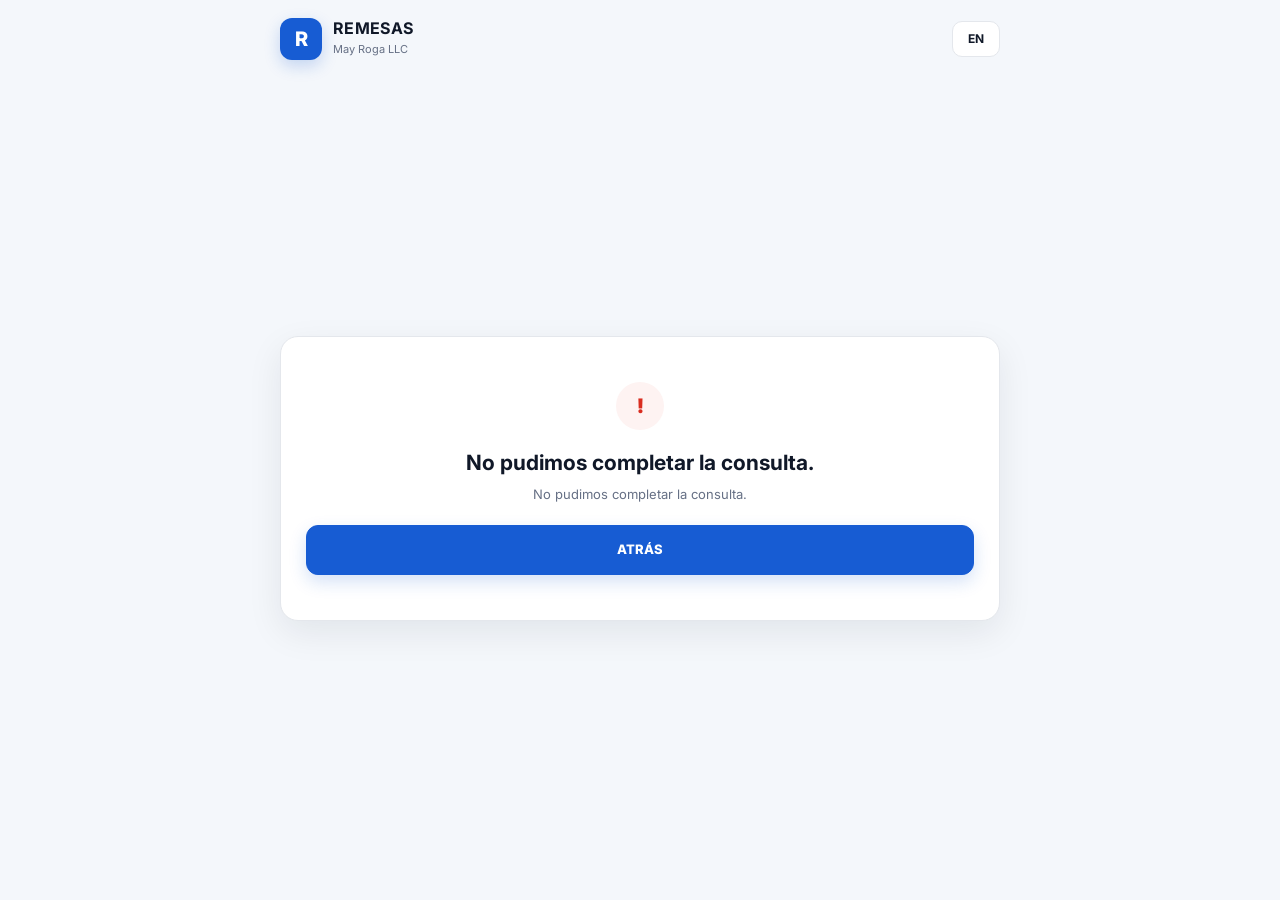
==== static/index.html @ e23869f6 "Update HTML structure and meta tags" ====
<!DOCTYPE html>
<html lang="es">
<head>
<meta charset="UTF-8">
<meta name="viewport" content="width=device-width,initial-scale=1.0,maximum-scale=1.0,user-scalable=no">
<meta name="theme-color" content="#0b1220">
<meta name="description" content="REMESAS — asistencia sencilla para enviar dinero y entender tus opciones.">
<title>REMESAS | May Roga LLC</title>
<link rel="preconnect" href="https://fonts.googleapis.com">
<link rel="preconnect" href="https://fonts.gstatic.com" crossorigin>
<link href="https://fonts.googleapis.com/css2?family=Inter:wght@400;500;600;700;800&display=swap" rel="stylesheet">
<link rel="stylesheet" href="/static/style.css">
</head>
<body>
<div id="app">
 <div class="initial-loader">
  <div class="loader large"></div>
  <p>Cargando...</p>
 </div>
</div>

<noscript>
 <div style="max-width:600px;margin:40px auto;padding:25px;font-family:Arial,sans-serif;text-align:center">
  <h2>REMESAS</h2>
  <p>Esta aplicación necesita JavaScript para funcionar.</p>
 </div>
</noscript>

<script src="/static/app.js" defer></script>
</body>
</html>
---- static/style.css ----
:root{--bg:#f4f7fb;--card:#fff;--text:#101828;--muted:#667085;--line:#e4e7ec;--primary:#175cd3;--primary-dark:#1249a6;--primary-soft:#eff4ff;--success:#039855;--success-soft:#ecfdf3;--warning:#b54708;--warning-soft:#fffaeb;--danger:#d92d20;--danger-soft:#fef3f2;--shadow:0 12px 35px rgba(16,24,40,.08);--radius:18px;--max:760px}
*{box-sizing:border-box;margin:0;padding:0}
html{min-height:100%;scroll-behavior:smooth}
body{min-height:100vh;background:var(--bg);color:var(--text);font-family:Inter,ui-sans-serif,system-ui,-apple-system,BlinkMacSystemFont,"Segoe UI",sans-serif;line-height:1.5}
button,input,select,textarea{font:inherit}
button{cursor:pointer}
a{color:inherit}
#app{min-height:100vh}
.topbar{width:100%;max-width:var(--max);margin:auto;padding:18px 20px;display:flex;align-items:center;justify-content:space-between;gap:16px}
.brand{display:flex;align-items:center;gap:11px}
.brand-mark{width:42px;height:42px;border-radius:12px;display:flex;align-items:center;justify-content:center;background:var(--primary);color:#fff;font-size:20px;font-weight:800;box-shadow:0 6px 16px rgba(23,92,211,.22)}
.brand strong{display:block;font-size:16px;line-height:1.1;letter-spacing:.02em}
.brand span{display:block;margin-top:3px;color:var(--muted);font-size:11px}
.language-btn{border:1px solid var(--line);background:#fff;color:var(--text);border-radius:10px;min-width:48px;padding:8px 11px;font-size:12px;font-weight:700}
.language-btn:hover{border-color:var(--primary);color:var(--primary)}
.nav-tabs{width:100%;max-width:var(--max);margin:auto;padding:0 14px 10px;display:flex;gap:6px;overflow-x:auto;scrollbar-width:none}
.nav-tabs::-webkit-scrollbar{display:none}
.nav-tabs button{flex:0 0 auto;border:1px solid var(--line);background:#fff;color:#475467;border-radius:10px;padding:8px 10px;font-size:10px;font-weight:800;white-space:nowrap}
.nav-tabs button.active{background:var(--primary-soft);border-color:var(--primary);color:var(--primary)}
.shell{width:100%;max-width:var(--max);margin:auto;padding:20px 20px 40px}
.centered{min-height:calc(100vh - 90px);display:flex;flex-direction:column;justify-content:center}
.hero{text-align:center;padding:30px 10px 24px}
.home-hero{padding-top:22px}
.hero-badge{display:inline-flex;align-items:center;gap:5px;color:var(--primary);background:var(--primary-soft);border-radius:999px;padding:6px 11px;font-size:10px;font-weight:800;letter-spacing:.05em}
.hero h1{margin-top:14px;font-size:clamp(28px,6vw,42px);line-height:1.08;letter-spacing:-.035em}
.hero p{max-width:570px;margin:12px auto 0;color:var(--muted);font-size:15px}
.results-head{padding:20px 0 22px}
.results-head h1{margin-top:10px;font-size:30px;line-height:1.12;letter-spacing:-.03em}
.results-head p{margin-top:7px;color:var(--muted);font-size:14px}
.main-card,.review-card,.loading-card,.error-card,.money-summary,.dashboard-card,.balance-strip,.recommend-card{background:var(--card);border:1px solid var(--line);border-radius:var(--radius);box-shadow:var(--shadow)}
.main-card{padding:28px}
.home-actions h2{font-size:22px}
.home-actions p{margin:7px 0 18px;color:var(--muted);font-size:13px}
.dashboard-grid{display:grid;grid-template-columns:1fr 1fr;gap:12px;margin-bottom:15px}
.dashboard-card{padding:19px}
.dashboard-card small{display:block;color:var(--muted);font-size:10px;font-weight:750;text-transform:uppercase}
.dashboard-card strong{display:block;margin-top:5px;font-size:24px;line-height:1.2}
.dashboard-card span{display:block;margin-top:6px;color:var(--muted);font-size:11px}
.dashboard-card.main-money{border-color:#c7d7fe;background:var(--primary-soft)}
.dash-icon{font-size:20px!important;margin-bottom:5px}
.field{margin-bottom:22px}
.field label{display:block;margin-bottom:8px;font-size:13px;font-weight:750;color:#344054}
.amount-wrap{display:flex;align-items:center;border:1px solid var(--line);background:#fff;border-radius:13px;overflow:hidden}
.amount-wrap:focus-within{border-color:var(--primary);box-shadow:0 0 0 3px rgba(23,92,211,.1)}
.amount-wrap span{padding-left:15px;color:var(--muted);font-size:19px;font-weight:700}
.amount-wrap input{width:100%;border:0;outline:0;padding:14px 15px 14px 8px;font-size:19px;font-weight:650;color:var(--text);background:transparent}
input::placeholder,textarea::placeholder{color:#98a2b3}
select,textarea,.text-input{width:100%;border:1px solid var(--line);background:#fff;color:var(--text);border-radius:13px;outline:0}
select{min-height:50px;padding:12px 14px}
textarea{min-height:95px;padding:13px 14px;resize:vertical}
.text-input{min-height:50px;padding:12px 14px}
select:focus,textarea:focus,.text-input:focus{border-color:var(--primary);box-shadow:0 0 0 3px rgba(23,92,211,.1)}
.pay-grid{display:grid;grid-template-columns:repeat(2,1fr);gap:9px}
.pay-btn{min-height:50px;padding:10px;border:1px solid var(--line);border-radius:12px;background:#fff;color:#344054;font-size:11px;font-weight:800}
.pay-btn.active{border-color:var(--primary);background:var(--primary-soft);color:var(--primary);box-shadow:0 0 0 1px var(--primary)}
.need-grid{display:grid;grid-template-columns:repeat(2,1fr);gap:8px}
.check-card{display:flex;align-items:center;gap:7px;min-height:48px;padding:9px 10px;border:1px solid var(--line);border-radius:11px;background:#fff;color:#344054;font-size:11px;font-weight:700}
.check-card input{accent-color:var(--primary)}
.check-card span{font-size:17px}
.priority-grid{display:grid;grid-template-columns:repeat(2,minmax(0,1fr));gap:9px}
.priority-btn{min-height:49px;padding:10px 9px;border:1px solid var(--line);border-radius:12px;background:#fff;color:#344054;font-size:11px;font-weight:750}
.priority-btn.active{border-color:var(--primary);background:var(--primary-soft);color:var(--primary);box-shadow:0 0 0 1px var(--primary)}
.primary-btn,.secondary-btn{width:100%;min-height:50px;border-radius:12px;padding:12px 18px;font-weight:800;font-size:13px;transition:.18s ease;text-decoration:none;display:flex;align-items:center;justify-content:center;text-align:center}
.primary-btn{border:1px solid var(--primary);background:var(--primary);color:#fff;box-shadow:0 7px 17px rgba(23,92,211,.18)}
.primary-btn:hover{background:var(--primary-dark);border-color:var(--primary-dark);transform:translateY(-1px)}
.secondary-btn{margin-top:10px;border:1px solid var(--line);background:#fff;color:#344054}
.secondary-btn:hover{border-color:#98a2b3;background:#f9fafb}
.money-summary{margin-top:15px;padding:20px}
.summary-label{font-size:10px;font-weight:850;color:var(--primary);letter-spacing:.06em}
.summary-main{display:grid;grid-template-columns:1fr 1fr 1fr;gap:10px;margin-top:14px}
.summary-main div{padding:12px;border:1px solid var(--line);border-radius:11px}
.summary-main small{display:block;color:var(--muted);font-size:9px}
.summary-main strong{display:block;margin-top:4px;font-size:18px}
.summary-main span{display:block;color:var(--muted);font-size:9px}
.summary-note{margin:14px 0;color:var(--muted);font-size:12px}
.balance-strip{display:grid;grid-template-columns:auto 1fr auto;align-items:center;gap:12px;margin-bottom:14px;padding:14px 16px}
.balance-strip span{font-size:11px;color:var(--muted)}
.balance-strip strong{font-size:20px;color:var(--primary)}
.balance-strip small{font-size:10px;color:var(--muted)}
.send-impact{margin:-5px 0 21px;padding:13px 14px;border-radius:12px;border:1px solid var(--line);display:flex;flex-direction:column;gap:3px;font-size:12px}
.send-impact.safe{background:var(--success-soft);border-color:#abefc6;color:var(--success)}
.send-impact.warning{background:var(--warning-soft);border-color:#fedf89;color:var(--warning)}
.send-impact.danger{background:var(--danger-soft);border-color:#fecdca;color:var(--danger)}
.results-list{display:grid;gap:15px}
.recommend-card{margin-bottom:15px;padding:18px;border-color:#b2ddff;background:#eff8ff}
.recommend-card>span{color:var(--primary);font-size:10px;font-weight:850}
.recommend-card h2{margin-top:5px;font-size:20px}
.recommend-card p{margin-top:5px;color:#475467;font-size:12px}
.provider-card{background:#fff;border:1px solid var(--line);border-radius:17px;padding:20px;box-shadow:0 8px 25px rgba(16,24,40,.055)}
.provider-card.matched-provider{border-color:#b2ddff}
.provider-top{display:flex;align-items:flex-start;justify-content:space-between;gap:12px}
.provider-top>div{display:flex;align-items:center;gap:10px;min-width:0}
.provider-number{flex:0 0 auto;width:31px;height:31px;border-radius:50%;background:#f2f4f7;color:#475467;display:flex;align-items:center;justify-content:center;font-size:12px;font-weight:800}
.provider-top h2{font-size:18px;line-height:1.2;overflow-wrap:anywhere}
.verified-pill{flex:0 0 auto;color:var(--success);background:var(--success-soft);border-radius:999px;padding:5px 8px;font-size:9px;font-weight:800;white-space:nowrap}
.verified-pill.neutral{color:#667085;background:#f2f4f7}
.provider-main{margin-top:17px}
.receive-box{padding:15px;border-radius:13px;background:#f8fafc;border:1px solid #edf0f4}
.receive-box span{display:block;color:var(--muted);font-size:11px;font-weight:650}
.receive-box strong{display:block;margin-top:3px;color:var(--text);font-size:25px;line-height:1.2}
.details-grid{display:grid;grid-template-columns:repeat(2,minmax(0,1fr));gap:1px;margin-top:12px;overflow:hidden;border:1px solid var(--line);border-radius:12px;background:var(--line)}
.details-grid>div{min-width:0;padding:12px;background:#fff}
.details-grid span{display:block;color:var(--muted);font-size:10px;margin-bottom:3px}
.details-grid strong{display:block;color:#344054;font-size:12px;overflow-wrap:anywhere}
.provider-foot{min-height:25px;margin-top:11px;display:flex;align-items:center;justify-content:space-between;gap:10px}
.provider-foot small{color:#98a2b3;font-size:9px}
.provider-foot a{color:var(--primary);font-size:10px;font-weight:750;text-decoration:none}
.provider-btn{margin-top:12px}
.back-btn{border:0;background:transparent;color:var(--primary);padding:3px 0;margin-bottom:17px;font-size:13px;font-weight:750}
.review-card{padding:25px}
.review-card h2{margin-bottom:18px;font-size:22px}
.review-row{display:flex;align-items:center;justify-content:space-between;gap:18px;padding:13px 0;border-bottom:1px solid var(--line)}
.review-row span{color:var(--muted);font-size:12px}
.review-row strong{text-align:right;color:#344054;font-size:13px;overflow-wrap:anywhere}
.review-row.highlight{margin:4px -10px;padding:15px 10px;border-radius:11px;background:var(--primary-soft);border-bottom:0}
.review-row.highlight span,.review-row.highlight strong{color:var(--primary);font-weight:800}
.review-actions{display:grid;grid-template-columns:1fr 1fr;gap:10px;margin-top:21px}
.review-actions .secondary-btn,.review-actions .primary-btn{margin:0}
.expense-section{margin-top:15px}
.expense-section h2{font-size:18px;margin-bottom:10px}
.expense-list{display:grid;gap:8px}
.expense-row,.family-row{display:grid;grid-template-columns:1fr auto auto;align-items:center;gap:10px;padding:12px;border:1px solid var(--line);border-radius:11px;background:#fff}
.expense-row strong,.family-row strong{display:block;font-size:13px}
.expense-row small,.family-row small{display:block;color:var(--muted);font-size:10px;margin-top:2px}
.expense-row>b{font-size:13px}
.expense-row button{width:28px;height:28px;border:0;border-radius:50%;background:#f2f4f7;color:#667085}
.expense-row button:hover{background:var(--danger-soft);color:var(--danger)}
.family-list{display:grid;gap:8px;margin-top:15px}
.family-row{grid-template-columns:1fr auto}
.family-row button{border:0;background:transparent;color:var(--danger);font-size:10px;font-weight:800}
.local-note{padding:11px;border-radius:10px;background:var(--success-soft);color:var(--success);font-size:11px}
.empty-text{padding:15px;text-align:center;color:var(--muted);font-size:12px}
.footer{display:flex;align-items:center;justify-content:space-between;gap:15px;padding:22px 3px 0;color:#98a2b3;font-size:11px}
.footer button{border:0;background:transparent;color:#667085;font-size:11px}
.loading-card,.error-card{padding:45px 25px;text-align:center}
.loading-card h2,.error-card h2{margin-top:17px;font-size:21px}
.loading-card p,.error-card p{margin:7px auto 20px;max-width:470px;color:var(--muted);font-size:13px}
.loader{width:22px;height:22px;margin:0 auto;border:3px solid #dbe4f0;border-top-color:var(--primary);border-radius:50%;animation:spin .75s linear infinite}
.loader.large{width:43px;height:43px;border-width:4px}
@keyframes spin{to{transform:rotate(360deg)}}
.checking{display:flex;align-items:center;justify-content:center;gap:9px;margin-top:17px;padding:14px;border-radius:10px;background:#f8fafc;color:var(--muted);font-size:12px}
.checking .loader{margin:0;width:17px;height:17px;border-width:2px}
.success-box{margin-top:17px;padding:16px;border:1px solid #abefc6;border-radius:12px;background:var(--success-soft)}
.success-box strong{color:var(--success);font-size:14px}
.success-box p{margin:5px 0 13px;color:#344054;font-size:12px}
.success-box .link-btn{background:var(--success);border-color:var(--success);box-shadow:none}
.error-box{margin-top:17px;padding:13px;border:1px solid #fecdca;border-radius:10px;background:var(--danger-soft);color:var(--danger);font-size:12px}
.error-icon{width:48px;height:48px;margin:0 auto;border-radius:50%;display:flex;align-items:center;justify-content:center;background:var(--danger-soft);color:var(--danger);font-weight:900;font-size:20px}
.empty-card{background:#fff;border:1px solid var(--line);border-radius:17px;padding:38px 25px;text-align:center}
.empty-icon{width:42px;height:42px;margin:0 auto 12px;border-radius:50%;background:#f2f4f7;color:#667085;display:flex;align-items:center;justify-content:center;font-weight:800}
.empty-card h2{font-size:18px}
.empty-card p{margin-top:7px;color:var(--muted);font-size:12px}
.modal-backdrop{position:fixed;z-index:1000;inset:0;display:flex;align-items:center;justify-content:center;padding:20px;background:rgba(16,24,40,.55);backdrop-filter:blur(3px)}
.modal-card{position:relative;width:100%;max-width:430px;padding:28px;border-radius:18px;background:#fff;box-shadow:0 25px 70px rgba(0,0,0,.2)}
.modal-card h2{margin-top:15px;font-size:22px}
.modal-card p{margin:8px 0 20px;color:var(--muted);font-size:13px}
.modal-close{position:absolute;right:15px;top:13px;width:31px;height:31px;border:0;border-radius:50%;background:#f2f4f7;color:#667085;font-size:20px;line-height:1}
.noscript{max-width:600px;margin:30px auto;padding:20px;border-radius:12px;background:var(--danger-soft);color:var(--danger);text-align:center}
@media(max-width:600px){
.topbar{padding:14px 15px}
.shell{padding:13px 14px 30px}
.hero{padding:22px 6px 18px}
.hero h1{font-size:30px}
.hero p{font-size:13px}
.main-card{padding:21px 17px;border-radius:15px}
.dashboard-grid{grid-template-columns:1fr 1fr}
.dashboard-card{padding:15px}
.dashboard-card strong{font-size:20px}
.summary-main{grid-template-columns:1fr}
.balance-strip{grid-template-columns:1fr 1fr}
.balance-strip small{grid-column:1/-1}
.priority-grid{grid-template-columns:1fr 1fr}
.need-grid{grid-template-columns:1fr 1fr}
.provider-card{padding:16px;border-radius:15px}
.provider-top h2{font-size:16px}
.verified-pill{font-size:8px;padding:4px 6px}
.details-grid strong{font-size:11px}
.review-card{padding:20px 17px}
.review-actions{grid-template-columns:1fr}
.review-actions .secondary-btn{order:2}
.review-actions .primary-btn{order:1}
}
@media(max-width:380px){
.priority-grid,.need-grid,.pay-grid{grid-template-columns:1fr}
.dashboard-grid{grid-template-columns:1fr}
.provider-top{flex-direction:column}
.verified-pill{align-self:flex-start}
.details-grid{grid-template-columns:1fr}
}
@media(min-width:800px){
.shell{padding-top:30px}
.hero{padding-top:35px}
.main-card{padding:34px}
.results-list{gap:18px}
}
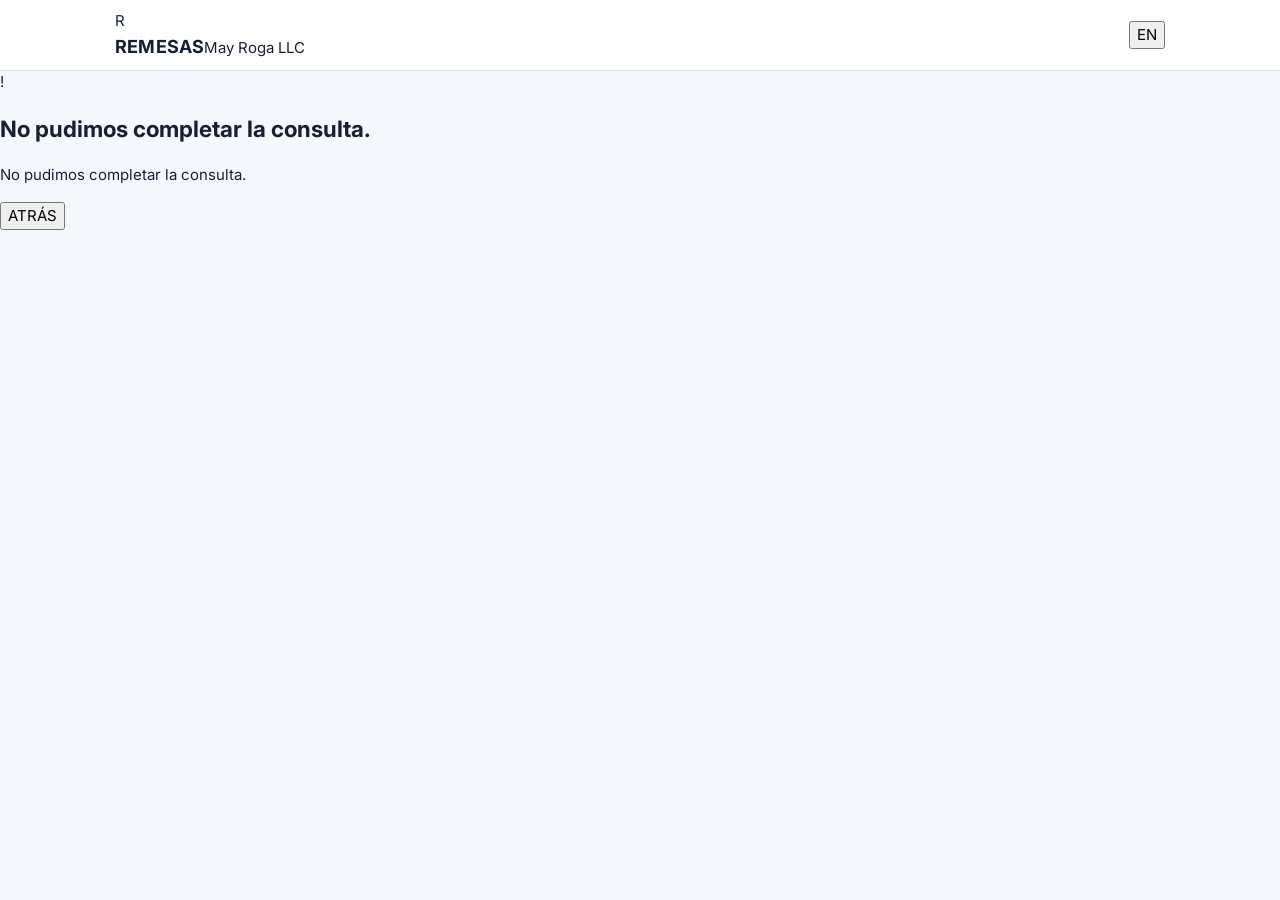
==== commit 499920e8: "Update meta tags and loader structure in index.html" ====
--- a/static/index.html
+++ b/static/index.html
@@ -2,9 +2,10 @@
 <html lang="es">
 <head>
 <meta charset="UTF-8">
-<meta name="viewport" content="width=device-width,initial-scale=1.0,maximum-scale=1.0,user-scalable=no">
+<meta name="viewport" content="width=device-width,initial-scale=1,maximum-scale=1,user-scalable=no">
 <meta name="theme-color" content="#0b1220">
-<meta name="description" content="REMESAS — asistencia sencilla para enviar dinero y entender tus opciones.">
+<meta name="description" content="REMESAS — ayuda sencilla para enviar dinero, entender opciones y organizar tu dinero.">
+<meta name="robots" content="index,follow">
 <title>REMESAS | May Roga LLC</title>
 <link rel="preconnect" href="https://fonts.googleapis.com">
 <link rel="preconnect" href="https://fonts.gstatic.com" crossorigin>
@@ -13,19 +14,18 @@
 </head>
 <body>
 <div id="app">
- <div class="initial-loader">
-  <div class="loader large"></div>
-  <p>Cargando...</p>
- </div>
+<div class="initial-loader">
+<div class="loader large"></div>
+<strong>REMESAS</strong>
+<p>Cargando...</p>
 </div>
-
+</div>
 <noscript>
- <div style="max-width:600px;margin:40px auto;padding:25px;font-family:Arial,sans-serif;text-align:center">
-  <h2>REMESAS</h2>
-  <p>Esta aplicación necesita JavaScript para funcionar.</p>
- </div>
+<div class="noscript">
+<h2>REMESAS</h2>
+<p>Esta aplicación necesita JavaScript para funcionar.</p>
+</div>
 </noscript>
-
 <script src="/static/app.js" defer></script>
 </body>
 </html>
--- a/static/style.css
+++ b/static/style.css
@@ -1,195 +1,162 @@
-:root{--bg:#f4f7fb;--card:#fff;--text:#101828;--muted:#667085;--line:#e4e7ec;--primary:#175cd3;--primary-dark:#1249a6;--primary-soft:#eff4ff;--success:#039855;--success-soft:#ecfdf3;--warning:#b54708;--warning-soft:#fffaeb;--danger:#d92d20;--danger-soft:#fef3f2;--shadow:0 12px 35px rgba(16,24,40,.08);--radius:18px;--max:760px}
-*{box-sizing:border-box;margin:0;padding:0}
-html{min-height:100%;scroll-behavior:smooth}
-body{min-height:100vh;background:var(--bg);color:var(--text);font-family:Inter,ui-sans-serif,system-ui,-apple-system,BlinkMacSystemFont,"Segoe UI",sans-serif;line-height:1.5}
+:root{
+--bg:#f4f7fb;
+--card:#fff;
+--text:#172033;
+--muted:#667085;
+--primary:#1769e0;
+--primary-dark:#0b3d91;
+--success:#16794c;
+--warning:#9a6700;
+--danger:#b42318;
+--border:#dfe5ee;
+--soft:#eef5ff;
+--soft-green:#edf9f3;
+--soft-yellow:#fff8e6;
+--shadow:0 8px 28px rgba(15,35,70,.08);
+--radius:16px;
+}
+*{box-sizing:border-box}
+html{scroll-behavior:smooth}
+body{margin:0;background:var(--bg);color:var(--text);font-family:Inter,Arial,sans-serif;font-size:15px;line-height:1.5}
 button,input,select,textarea{font:inherit}
+button,a{touch-action:manipulation}
 button{cursor:pointer}
-a{color:inherit}
-#app{min-height:100vh}
-.topbar{width:100%;max-width:var(--max);margin:auto;padding:18px 20px;display:flex;align-items:center;justify-content:space-between;gap:16px}
-.brand{display:flex;align-items:center;gap:11px}
-.brand-mark{width:42px;height:42px;border-radius:12px;display:flex;align-items:center;justify-content:center;background:var(--primary);color:#fff;font-size:20px;font-weight:800;box-shadow:0 6px 16px rgba(23,92,211,.22)}
-.brand strong{display:block;font-size:16px;line-height:1.1;letter-spacing:.02em}
-.brand span{display:block;margin-top:3px;color:var(--muted);font-size:11px}
-.language-btn{border:1px solid var(--line);background:#fff;color:var(--text);border-radius:10px;min-width:48px;padding:8px 11px;font-size:12px;font-weight:700}
-.language-btn:hover{border-color:var(--primary);color:var(--primary)}
-.nav-tabs{width:100%;max-width:var(--max);margin:auto;padding:0 14px 10px;display:flex;gap:6px;overflow-x:auto;scrollbar-width:none}
-.nav-tabs::-webkit-scrollbar{display:none}
-.nav-tabs button{flex:0 0 auto;border:1px solid var(--line);background:#fff;color:#475467;border-radius:10px;padding:8px 10px;font-size:10px;font-weight:800;white-space:nowrap}
-.nav-tabs button.active{background:var(--primary-soft);border-color:var(--primary);color:var(--primary)}
-.shell{width:100%;max-width:var(--max);margin:auto;padding:20px 20px 40px}
-.centered{min-height:calc(100vh - 90px);display:flex;flex-direction:column;justify-content:center}
-.hero{text-align:center;padding:30px 10px 24px}
-.home-hero{padding-top:22px}
-.hero-badge{display:inline-flex;align-items:center;gap:5px;color:var(--primary);background:var(--primary-soft);border-radius:999px;padding:6px 11px;font-size:10px;font-weight:800;letter-spacing:.05em}
-.hero h1{margin-top:14px;font-size:clamp(28px,6vw,42px);line-height:1.08;letter-spacing:-.035em}
-.hero p{max-width:570px;margin:12px auto 0;color:var(--muted);font-size:15px}
-.results-head{padding:20px 0 22px}
-.results-head h1{margin-top:10px;font-size:30px;line-height:1.12;letter-spacing:-.03em}
-.results-head p{margin-top:7px;color:var(--muted);font-size:14px}
-.main-card,.review-card,.loading-card,.error-card,.money-summary,.dashboard-card,.balance-strip,.recommend-card{background:var(--card);border:1px solid var(--line);border-radius:var(--radius);box-shadow:var(--shadow)}
-.main-card{padding:28px}
-.home-actions h2{font-size:22px}
-.home-actions p{margin:7px 0 18px;color:var(--muted);font-size:13px}
-.dashboard-grid{display:grid;grid-template-columns:1fr 1fr;gap:12px;margin-bottom:15px}
-.dashboard-card{padding:19px}
-.dashboard-card small{display:block;color:var(--muted);font-size:10px;font-weight:750;text-transform:uppercase}
-.dashboard-card strong{display:block;margin-top:5px;font-size:24px;line-height:1.2}
-.dashboard-card span{display:block;margin-top:6px;color:var(--muted);font-size:11px}
-.dashboard-card.main-money{border-color:#c7d7fe;background:var(--primary-soft)}
-.dash-icon{font-size:20px!important;margin-bottom:5px}
-.field{margin-bottom:22px}
-.field label{display:block;margin-bottom:8px;font-size:13px;font-weight:750;color:#344054}
-.amount-wrap{display:flex;align-items:center;border:1px solid var(--line);background:#fff;border-radius:13px;overflow:hidden}
-.amount-wrap:focus-within{border-color:var(--primary);box-shadow:0 0 0 3px rgba(23,92,211,.1)}
-.amount-wrap span{padding-left:15px;color:var(--muted);font-size:19px;font-weight:700}
-.amount-wrap input{width:100%;border:0;outline:0;padding:14px 15px 14px 8px;font-size:19px;font-weight:650;color:var(--text);background:transparent}
-input::placeholder,textarea::placeholder{color:#98a2b3}
-select,textarea,.text-input{width:100%;border:1px solid var(--line);background:#fff;color:var(--text);border-radius:13px;outline:0}
-select{min-height:50px;padding:12px 14px}
-textarea{min-height:95px;padding:13px 14px;resize:vertical}
-.text-input{min-height:50px;padding:12px 14px}
-select:focus,textarea:focus,.text-input:focus{border-color:var(--primary);box-shadow:0 0 0 3px rgba(23,92,211,.1)}
-.pay-grid{display:grid;grid-template-columns:repeat(2,1fr);gap:9px}
-.pay-btn{min-height:50px;padding:10px;border:1px solid var(--line);border-radius:12px;background:#fff;color:#344054;font-size:11px;font-weight:800}
-.pay-btn.active{border-color:var(--primary);background:var(--primary-soft);color:var(--primary);box-shadow:0 0 0 1px var(--primary)}
-.need-grid{display:grid;grid-template-columns:repeat(2,1fr);gap:8px}
-.check-card{display:flex;align-items:center;gap:7px;min-height:48px;padding:9px 10px;border:1px solid var(--line);border-radius:11px;background:#fff;color:#344054;font-size:11px;font-weight:700}
-.check-card input{accent-color:var(--primary)}
-.check-card span{font-size:17px}
-.priority-grid{display:grid;grid-template-columns:repeat(2,minmax(0,1fr));gap:9px}
-.priority-btn{min-height:49px;padding:10px 9px;border:1px solid var(--line);border-radius:12px;background:#fff;color:#344054;font-size:11px;font-weight:750}
-.priority-btn.active{border-color:var(--primary);background:var(--primary-soft);color:var(--primary);box-shadow:0 0 0 1px var(--primary)}
-.primary-btn,.secondary-btn{width:100%;min-height:50px;border-radius:12px;padding:12px 18px;font-weight:800;font-size:13px;transition:.18s ease;text-decoration:none;display:flex;align-items:center;justify-content:center;text-align:center}
-.primary-btn{border:1px solid var(--primary);background:var(--primary);color:#fff;box-shadow:0 7px 17px rgba(23,92,211,.18)}
-.primary-btn:hover{background:var(--primary-dark);border-color:var(--primary-dark);transform:translateY(-1px)}
-.secondary-btn{margin-top:10px;border:1px solid var(--line);background:#fff;color:#344054}
-.secondary-btn:hover{border-color:#98a2b3;background:#f9fafb}
-.money-summary{margin-top:15px;padding:20px}
-.summary-label{font-size:10px;font-weight:850;color:var(--primary);letter-spacing:.06em}
-.summary-main{display:grid;grid-template-columns:1fr 1fr 1fr;gap:10px;margin-top:14px}
-.summary-main div{padding:12px;border:1px solid var(--line);border-radius:11px}
-.summary-main small{display:block;color:var(--muted);font-size:9px}
-.summary-main strong{display:block;margin-top:4px;font-size:18px}
-.summary-main span{display:block;color:var(--muted);font-size:9px}
-.summary-note{margin:14px 0;color:var(--muted);font-size:12px}
-.balance-strip{display:grid;grid-template-columns:auto 1fr auto;align-items:center;gap:12px;margin-bottom:14px;padding:14px 16px}
-.balance-strip span{font-size:11px;color:var(--muted)}
-.balance-strip strong{font-size:20px;color:var(--primary)}
-.balance-strip small{font-size:10px;color:var(--muted)}
-.send-impact{margin:-5px 0 21px;padding:13px 14px;border-radius:12px;border:1px solid var(--line);display:flex;flex-direction:column;gap:3px;font-size:12px}
-.send-impact.safe{background:var(--success-soft);border-color:#abefc6;color:var(--success)}
-.send-impact.warning{background:var(--warning-soft);border-color:#fedf89;color:var(--warning)}
-.send-impact.danger{background:var(--danger-soft);border-color:#fecdca;color:var(--danger)}
-.results-list{display:grid;gap:15px}
-.recommend-card{margin-bottom:15px;padding:18px;border-color:#b2ddff;background:#eff8ff}
-.recommend-card>span{color:var(--primary);font-size:10px;font-weight:850}
-.recommend-card h2{margin-top:5px;font-size:20px}
-.recommend-card p{margin-top:5px;color:#475467;font-size:12px}
-.provider-card{background:#fff;border:1px solid var(--line);border-radius:17px;padding:20px;box-shadow:0 8px 25px rgba(16,24,40,.055)}
-.provider-card.matched-provider{border-color:#b2ddff}
-.provider-top{display:flex;align-items:flex-start;justify-content:space-between;gap:12px}
-.provider-top>div{display:flex;align-items:center;gap:10px;min-width:0}
-.provider-number{flex:0 0 auto;width:31px;height:31px;border-radius:50%;background:#f2f4f7;color:#475467;display:flex;align-items:center;justify-content:center;font-size:12px;font-weight:800}
-.provider-top h2{font-size:18px;line-height:1.2;overflow-wrap:anywhere}
-.verified-pill{flex:0 0 auto;color:var(--success);background:var(--success-soft);border-radius:999px;padding:5px 8px;font-size:9px;font-weight:800;white-space:nowrap}
-.verified-pill.neutral{color:#667085;background:#f2f4f7}
-.provider-main{margin-top:17px}
-.receive-box{padding:15px;border-radius:13px;background:#f8fafc;border:1px solid #edf0f4}
-.receive-box span{display:block;color:var(--muted);font-size:11px;font-weight:650}
-.receive-box strong{display:block;margin-top:3px;color:var(--text);font-size:25px;line-height:1.2}
-.details-grid{display:grid;grid-template-columns:repeat(2,minmax(0,1fr));gap:1px;margin-top:12px;overflow:hidden;border:1px solid var(--line);border-radius:12px;background:var(--line)}
-.details-grid>div{min-width:0;padding:12px;background:#fff}
-.details-grid span{display:block;color:var(--muted);font-size:10px;margin-bottom:3px}
-.details-grid strong{display:block;color:#344054;font-size:12px;overflow-wrap:anywhere}
-.provider-foot{min-height:25px;margin-top:11px;display:flex;align-items:center;justify-content:space-between;gap:10px}
-.provider-foot small{color:#98a2b3;font-size:9px}
-.provider-foot a{color:var(--primary);font-size:10px;font-weight:750;text-decoration:none}
-.provider-btn{margin-top:12px}
-.back-btn{border:0;background:transparent;color:var(--primary);padding:3px 0;margin-bottom:17px;font-size:13px;font-weight:750}
-.review-card{padding:25px}
-.review-card h2{margin-bottom:18px;font-size:22px}
-.review-row{display:flex;align-items:center;justify-content:space-between;gap:18px;padding:13px 0;border-bottom:1px solid var(--line)}
-.review-row span{color:var(--muted);font-size:12px}
-.review-row strong{text-align:right;color:#344054;font-size:13px;overflow-wrap:anywhere}
-.review-row.highlight{margin:4px -10px;padding:15px 10px;border-radius:11px;background:var(--primary-soft);border-bottom:0}
-.review-row.highlight span,.review-row.highlight strong{color:var(--primary);font-weight:800}
-.review-actions{display:grid;grid-template-columns:1fr 1fr;gap:10px;margin-top:21px}
-.review-actions .secondary-btn,.review-actions .primary-btn{margin:0}
-.expense-section{margin-top:15px}
-.expense-section h2{font-size:18px;margin-bottom:10px}
-.expense-list{display:grid;gap:8px}
-.expense-row,.family-row{display:grid;grid-template-columns:1fr auto auto;align-items:center;gap:10px;padding:12px;border:1px solid var(--line);border-radius:11px;background:#fff}
-.expense-row strong,.family-row strong{display:block;font-size:13px}
-.expense-row small,.family-row small{display:block;color:var(--muted);font-size:10px;margin-top:2px}
-.expense-row>b{font-size:13px}
-.expense-row button{width:28px;height:28px;border:0;border-radius:50%;background:#f2f4f7;color:#667085}
-.expense-row button:hover{background:var(--danger-soft);color:var(--danger)}
-.family-list{display:grid;gap:8px;margin-top:15px}
-.family-row{grid-template-columns:1fr auto}
-.family-row button{border:0;background:transparent;color:var(--danger);font-size:10px;font-weight:800}
-.local-note{padding:11px;border-radius:10px;background:var(--success-soft);color:var(--success);font-size:11px}
-.empty-text{padding:15px;text-align:center;color:var(--muted);font-size:12px}
-.footer{display:flex;align-items:center;justify-content:space-between;gap:15px;padding:22px 3px 0;color:#98a2b3;font-size:11px}
-.footer button{border:0;background:transparent;color:#667085;font-size:11px}
-.loading-card,.error-card{padding:45px 25px;text-align:center}
-.loading-card h2,.error-card h2{margin-top:17px;font-size:21px}
-.loading-card p,.error-card p{margin:7px auto 20px;max-width:470px;color:var(--muted);font-size:13px}
-.loader{width:22px;height:22px;margin:0 auto;border:3px solid #dbe4f0;border-top-color:var(--primary);border-radius:50%;animation:spin .75s linear infinite}
-.loader.large{width:43px;height:43px;border-width:4px}
+a{text-decoration:none}
+.page{min-height:100vh}
+.topbar{position:sticky;top:0;z-index:50;min-height:64px;padding:10px max(16px,calc((100% - 1050px)/2));display:flex;align-items:center;justify-content:space-between;gap:12px;background:rgba(255,255,255,.96);border-bottom:1px solid var(--border);backdrop-filter:blur(10px)}
+.topbar>div{display:flex;flex-direction:column;min-width:0}
+.topbar strong{font-size:18px;letter-spacing:.2px}
+.topbar small{color:var(--muted);font-size:11px}
+.lang,.back{border:1px solid var(--border);background:#fff;color:var(--text);border-radius:10px;min-width:42px;height:40px;font-weight:700}
+.back{font-size:20px}
+.container{width:min(100% - 28px,1050px);margin:0 auto;padding:28px 0 50px}
+.hero{padding:34px 22px;margin-bottom:18px;border-radius:22px;background:linear-gradient(135deg,#0b3d91,#1769e0);color:#fff;box-shadow:var(--shadow)}
+.hero .eyebrow{display:inline-block;font-size:11px;font-weight:800;letter-spacing:1.2px;opacity:.85;margin-bottom:8px}
+.hero h1{margin:0 0 10px;font-size:clamp(27px,5vw,42px);line-height:1.12}
+.hero p{margin:0;max-width:760px;font-size:16px;opacity:.94}
+.notice,.privacy,.assistant-box,.section-head,.difference,.review-card,.answer-card,.result-intro,.form-card,.week-card,.help-item,.expense-row,.family-row,.provider-card{background:var(--card);border:1px solid var(--border);border-radius:var(--radius);box-shadow:var(--shadow)}
+.notice,.privacy{padding:18px;margin:18px 0}
+.notice strong,.privacy strong{display:block;margin-bottom:5px}
+.notice p,.privacy p{margin:0;color:var(--muted)}
+.home-grid{display:grid;grid-template-columns:repeat(4,1fr);gap:14px;margin:18px 0}
+.home-card{border:1px solid var(--border);background:#fff;border-radius:16px;padding:19px;text-align:left;display:flex;flex-direction:column;gap:8px;min-height:165px;color:var(--text);box-shadow:var(--shadow);transition:.18s}
+.home-card:hover{transform:translateY(-2px);border-color:#b7c8e5}
+.home-card strong{font-size:16px}
+.home-card>span:last-child{color:var(--muted);font-size:13px;line-height:1.45}
+.card-icon{font-size:27px!important;line-height:1}
+.assistant-box{padding:22px;margin-top:18px}
+.assistant-box h2{margin:0 0 6px}
+.assistant-box p{color:var(--muted);margin:0 0 14px}
+textarea,input,select{width:100%;border:1px solid #cbd5e1;border-radius:11px;background:#fff;color:var(--text);padding:12px 13px;outline:none}
+textarea{resize:vertical;min-height:86px}
+input:focus,select:focus,textarea:focus{border-color:var(--primary);box-shadow:0 0 0 3px rgba(23,105,224,.1)}
+.form-card{padding:21px;margin:18px 0}
+.form-card label{display:block;font-size:13px;font-weight:700;margin:13px 0 6px}
+.form-card label:first-child{margin-top:0}
+.form-card input,.form-card select{margin-bottom:10px}
+.form-card h3{margin:0 0 13px}
+.primary,.secondary,.external,.link-button{display:inline-flex;align-items:center;justify-content:center;min-height:44px;padding:10px 17px;border-radius:11px;font-weight:700;border:0;transition:.15s}
+.primary{background:var(--primary);color:#fff}
+.primary:hover{background:var(--primary-dark)}
+.secondary{background:var(--soft);color:var(--primary-dark);border:1px solid #c9dcfa}
+.external{background:#fff;color:var(--primary);border:1px solid var(--border)}
+.primary,.secondary{margin-top:8px}
+details{margin:15px 0}
+summary{cursor:pointer;font-weight:700;color:var(--primary-dark);padding:8px 0}
+.section-head{padding:23px;margin-bottom:18px}
+.section-head h1{margin:0 0 8px;font-size:28px;line-height:1.2}
+.section-head p{margin:0;color:var(--muted)}
+.provider-list{display:grid;grid-template-columns:repeat(2,1fr);gap:16px;margin-top:18px}
+.provider-card{padding:20px}
+.provider-head{display:flex;justify-content:space-between;align-items:flex-start;gap:10px;margin-bottom:15px}
+.provider-head h3{margin:0;font-size:20px}
+.verified,.unverified{font-size:10px;font-weight:800;padding:5px 8px;border-radius:20px;white-space:nowrap}
+.verified{background:var(--soft-green);color:var(--success)}
+.unverified{background:#f1f3f5;color:#667085}
+.metrics{display:grid;grid-template-columns:repeat(2,1fr);gap:9px;margin:12px 0}
+.metrics>div,.summary-grid>div,.period-grid>div{background:#f7f9fc;border-radius:11px;padding:11px}
+.metrics small,.summary-grid small,.period-grid small,.week-card small{display:block;color:var(--muted);font-size:11px}
+.metrics strong,.summary-grid strong,.period-grid strong,.week-card strong{display:block;font-size:15px;margin-top:3px}
+.provider-actions{display:flex;flex-wrap:wrap;gap:8px;margin-top:16px}
+.small{font-size:13px;color:var(--muted)}
+.status{display:inline-block;margin-top:10px;padding:7px 10px;border-radius:9px;background:var(--soft);color:var(--primary-dark);font-size:12px;font-weight:700}
+.difference{padding:20px;margin-top:18px}
+.difference h3{margin:0 0 12px}
+.difference>div{padding:12px 0;border-top:1px solid var(--border)}
+.difference>div:first-of-type{border-top:0}
+.difference p{margin:4px 0 0;color:var(--muted);font-size:13px}
+.review-card{padding:8px 18px;margin:18px 0}
+.review-row{display:flex;justify-content:space-between;align-items:center;gap:15px;padding:14px 0;border-bottom:1px solid var(--border)}
+.review-row:last-child{border-bottom:0}
+.review-row span{color:var(--muted)}
+.review-row strong{text-align:right}
+.success{border-color:#b7e3ce;background:var(--soft-green)}
+.warning{border-color:#f1d28a;background:var(--soft-yellow)}
+.answer-card{padding:20px;margin-top:18px}
+.answer-card h3{margin:0 0 8px}
+.answer-card p{margin:7px 0}
+.help-list{display:grid;grid-template-columns:repeat(2,1fr);gap:12px}
+.help-item{padding:18px;text-align:left;color:var(--text)}
+.help-item:hover{border-color:#a9c5ed;background:var(--soft)}
+.tag{display:inline-block;background:var(--soft);color:var(--primary-dark);border-radius:20px;padding:4px 9px;font-size:11px;font-weight:800;margin-bottom:10px}
+.assistant-answer{margin-top:16px;padding:18px;background:#f8fafc;border:1px solid var(--border);border-radius:13px}
+.assistant-answer p{margin:0 0 10px}
+.summary-grid{display:grid;grid-template-columns:repeat(5,1fr);gap:10px;margin:18px 0}
+.period-grid{display:grid;grid-template-columns:repeat(4,1fr);gap:10px;margin:12px 0 18px}
+.week-card{display:grid;grid-template-columns:repeat(5,1fr);gap:1px;padding:1px;overflow:hidden}
+.week-card>div{padding:17px;background:#fff}
+.week-card .highlight{background:var(--soft)}
+.week-card .highlight strong{color:var(--primary-dark);font-size:20px}
+.expense-list,.family-list{display:flex;flex-direction:column;gap:9px}
+.expense-row,.family-row{display:flex;align-items:center;justify-content:space-between;gap:12px;padding:14px 16px}
+.expense-row span,.family-row span{display:flex;flex-direction:column;min-width:0}
+.expense-row small,.family-row small{color:var(--muted);font-size:11px}
+.expense-row>b{margin-left:auto}
+.expense-row button,.family-row button{border:0;background:#fff0ef;color:var(--danger);width:32px;height:32px;border-radius:8px;font-size:19px}
+.empty{padding:25px;text-align:center;color:var(--muted);background:#fff;border:1px dashed var(--border);border-radius:12px}
+.danger-link{margin-top:13px;border:0;background:transparent;color:var(--danger);font-weight:700;padding:0;text-decoration:underline}
+.error,.error-global{background:#fff0ef;color:var(--danger);border:1px solid #f4c7c3;border-radius:12px;padding:16px}
+.error-global{position:fixed;top:75px;left:50%;transform:translateX(-50%);z-index:200;width:min(92%,600px);box-shadow:var(--shadow)}
+.error-global button{float:right;border:0;background:transparent;color:var(--danger);font-size:20px}
+.loading{text-align:center;padding:22px;color:var(--muted)}
+.initial-loader{min-height:100vh;display:flex;align-items:center;justify-content:center;flex-direction:column;gap:9px;color:var(--muted)}
+.initial-loader strong{color:var(--text);font-size:20px}
+.initial-loader p{margin:0}
+.loader{width:30px;height:30px;border:3px solid #dce5f3;border-top-color:var(--primary);border-radius:50%;animation:spin .8s linear infinite}
+.loader.large{width:40px;height:40px}
+.noscript{max-width:600px;margin:50px auto;padding:25px;background:#fff;border-radius:16px;text-align:center;box-shadow:var(--shadow)}
+.noscript h2{margin-top:0}
+footer{text-align:center;color:var(--muted);font-size:11px;padding:25px 15px;border-top:1px solid var(--border)}
+.link-button{margin-top:10px}
 @keyframes spin{to{transform:rotate(360deg)}}
-.checking{display:flex;align-items:center;justify-content:center;gap:9px;margin-top:17px;padding:14px;border-radius:10px;background:#f8fafc;color:var(--muted);font-size:12px}
-.checking .loader{margin:0;width:17px;height:17px;border-width:2px}
-.success-box{margin-top:17px;padding:16px;border:1px solid #abefc6;border-radius:12px;background:var(--success-soft)}
-.success-box strong{color:var(--success);font-size:14px}
-.success-box p{margin:5px 0 13px;color:#344054;font-size:12px}
-.success-box .link-btn{background:var(--success);border-color:var(--success);box-shadow:none}
-.error-box{margin-top:17px;padding:13px;border:1px solid #fecdca;border-radius:10px;background:var(--danger-soft);color:var(--danger);font-size:12px}
-.error-icon{width:48px;height:48px;margin:0 auto;border-radius:50%;display:flex;align-items:center;justify-content:center;background:var(--danger-soft);color:var(--danger);font-weight:900;font-size:20px}
-.empty-card{background:#fff;border:1px solid var(--line);border-radius:17px;padding:38px 25px;text-align:center}
-.empty-icon{width:42px;height:42px;margin:0 auto 12px;border-radius:50%;background:#f2f4f7;color:#667085;display:flex;align-items:center;justify-content:center;font-weight:800}
-.empty-card h2{font-size:18px}
-.empty-card p{margin-top:7px;color:var(--muted);font-size:12px}
-.modal-backdrop{position:fixed;z-index:1000;inset:0;display:flex;align-items:center;justify-content:center;padding:20px;background:rgba(16,24,40,.55);backdrop-filter:blur(3px)}
-.modal-card{position:relative;width:100%;max-width:430px;padding:28px;border-radius:18px;background:#fff;box-shadow:0 25px 70px rgba(0,0,0,.2)}
-.modal-card h2{margin-top:15px;font-size:22px}
-.modal-card p{margin:8px 0 20px;color:var(--muted);font-size:13px}
-.modal-close{position:absolute;right:15px;top:13px;width:31px;height:31px;border:0;border-radius:50%;background:#f2f4f7;color:#667085;font-size:20px;line-height:1}
-.noscript{max-width:600px;margin:30px auto;padding:20px;border-radius:12px;background:var(--danger-soft);color:var(--danger);text-align:center}
-@media(max-width:600px){
-.topbar{padding:14px 15px}
-.shell{padding:13px 14px 30px}
-.hero{padding:22px 6px 18px}
-.hero h1{font-size:30px}
-.hero p{font-size:13px}
-.main-card{padding:21px 17px;border-radius:15px}
-.dashboard-grid{grid-template-columns:1fr 1fr}
-.dashboard-card{padding:15px}
-.dashboard-card strong{font-size:20px}
-.summary-main{grid-template-columns:1fr}
-.balance-strip{grid-template-columns:1fr 1fr}
-.balance-strip small{grid-column:1/-1}
-.priority-grid{grid-template-columns:1fr 1fr}
-.need-grid{grid-template-columns:1fr 1fr}
-.provider-card{padding:16px;border-radius:15px}
-.provider-top h2{font-size:16px}
-.verified-pill{font-size:8px;padding:4px 6px}
-.details-grid strong{font-size:11px}
-.review-card{padding:20px 17px}
-.review-actions{grid-template-columns:1fr}
-.review-actions .secondary-btn{order:2}
-.review-actions .primary-btn{order:1}
+@media(max-width:900px){
+.home-grid{grid-template-columns:repeat(2,1fr)}
+.summary-grid{grid-template-columns:repeat(3,1fr)}
+.week-card{grid-template-columns:repeat(3,1fr)}
 }
-@media(max-width:380px){
-.priority-grid,.need-grid,.pay-grid{grid-template-columns:1fr}
-.dashboard-grid{grid-template-columns:1fr}
-.provider-top{flex-direction:column}
-.verified-pill{align-self:flex-start}
-.details-grid{grid-template-columns:1fr}
+@media(max-width:650px){
+body{font-size:14px}
+.container{width:min(100% - 20px,600px);padding:18px 0 35px}
+.topbar{padding:9px 10px}
+.hero{padding:27px 19px;border-radius:18px}
+.hero h1{font-size:28px}
+.hero p{font-size:14px}
+.home-grid{grid-template-columns:1fr 1fr;gap:9px}
+.home-card{min-height:150px;padding:15px}
+.provider-list{grid-template-columns:1fr}
+.help-list{grid-template-columns:1fr}
+.summary-grid{grid-template-columns:1fr 1fr}
+.period-grid{grid-template-columns:1fr 1fr}
+.week-card{grid-template-columns:1fr 1fr}
+.week-card .highlight{grid-column:1/-1}
+.section-head h1{font-size:24px}
+.provider-head{flex-direction:column}
+.metrics{grid-template-columns:1fr 1fr}
+.review-row{align-items:flex-start;flex-direction:column;gap:4px}
+.review-row strong{text-align:left}
 }
-@media(min-width:800px){
-.shell{padding-top:30px}
-.hero{padding-top:35px}
-.main-card{padding:34px}
-.results-list{gap:18px}
+@media(max-width:390px){
+.home-grid{grid-template-columns:1fr}
+.summary-grid{grid-template-columns:1fr 1fr}
+.home-card{min-height:125px}
 }
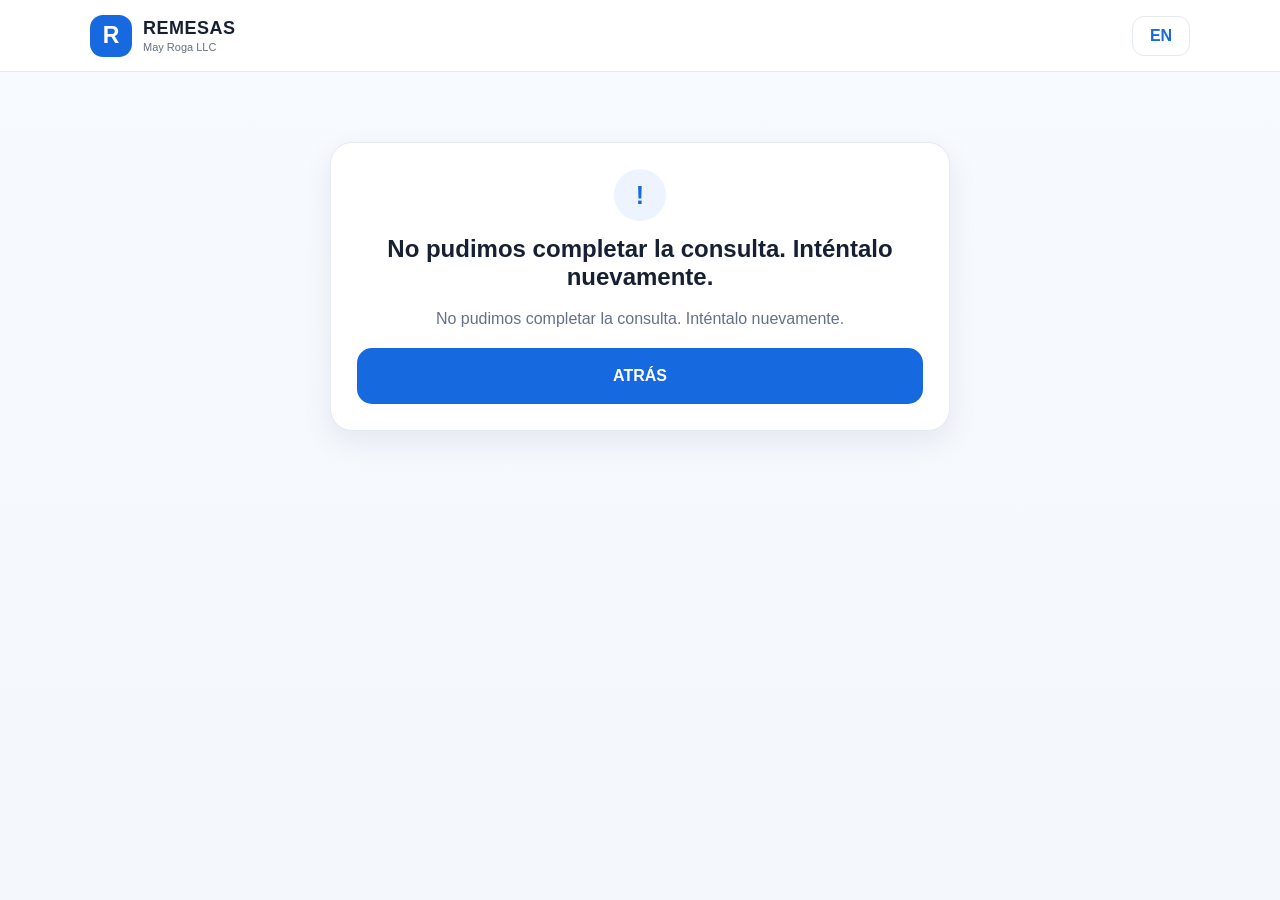
==== commit de2cca6b: "Update index.html" ====
--- a/static/index.html
+++ b/static/index.html
@@ -2,29 +2,28 @@
 <html lang="es">
 <head>
 <meta charset="UTF-8">
-<meta name="viewport" content="width=device-width,initial-scale=1,maximum-scale=1,user-scalable=no">
-<meta name="theme-color" content="#0b1220">
-<meta name="description" content="REMESAS — ayuda sencilla para enviar dinero, entender opciones y organizar tu dinero.">
+<meta name="viewport" content="width=device-width,initial-scale=1,viewport-fit=cover">
+<meta name="theme-color" content="#1769e0">
+<meta name="description" content="REMESAS ayuda a entender, preparar y revisar envíos de dinero con palabras sencillas.">
 <meta name="robots" content="index,follow">
 <title>REMESAS | May Roga LLC</title>
-<link rel="preconnect" href="https://fonts.googleapis.com">
-<link rel="preconnect" href="https://fonts.gstatic.com" crossorigin>
-<link href="https://fonts.googleapis.com/css2?family=Inter:wght@400;500;600;700;800&display=swap" rel="stylesheet">
 <link rel="stylesheet" href="/static/style.css">
 </head>
 <body>
 <div id="app">
-<div class="initial-loader">
+<main class="shell centered">
+<section class="loading-card">
 <div class="loader large"></div>
-<strong>REMESAS</strong>
-<p>Cargando...</p>
-</div>
+<h2>REMESAS</h2>
+<p>Estamos preparando tu ayuda.</p>
+</section>
+</main>
 </div>
 <noscript>
-<div class="noscript">
-<h2>REMESAS</h2>
-<p>Esta aplicación necesita JavaScript para funcionar.</p>
-</div>
+<main style="max-width:600px;margin:40px auto;padding:25px;font-family:Arial,sans-serif">
+<h1>REMESAS</h1>
+<p>Necesitas activar JavaScript para usar esta aplicación.</p>
+</main>
 </noscript>
 <script src="/static/app.js" defer></script>
 </body>
--- a/static/style.css
+++ b/static/style.css
@@ -1,162 +1,103 @@
-:root{
---bg:#f4f7fb;
---card:#fff;
---text:#172033;
---muted:#667085;
---primary:#1769e0;
---primary-dark:#0b3d91;
---success:#16794c;
---warning:#9a6700;
---danger:#b42318;
---border:#dfe5ee;
---soft:#eef5ff;
---soft-green:#edf9f3;
---soft-yellow:#fff8e6;
---shadow:0 8px 28px rgba(15,35,70,.08);
---radius:16px;
-}
+:root{--bg:#f4f7fb;--card:#fff;--text:#172033;--muted:#667085;--line:#e5e9f0;--primary:#1769e0;--primary-dark:#0f55bd;--success:#16834b;--warning:#a15c00;--danger:#c62828;--shadow:0 10px 30px rgba(20,35,60,.08);--radius:22px}
 *{box-sizing:border-box}
-html{scroll-behavior:smooth}
-body{margin:0;background:var(--bg);color:var(--text);font-family:Inter,Arial,sans-serif;font-size:15px;line-height:1.5}
+html{font-family:Arial,Helvetica,sans-serif;background:var(--bg);color:var(--text);scroll-behavior:smooth}
+body{margin:0;min-height:100vh;background:linear-gradient(180deg,#f7faff 0,#f4f7fb 100%)}
 button,input,select,textarea{font:inherit}
 button,a{touch-action:manipulation}
 button{cursor:pointer}
-a{text-decoration:none}
-.page{min-height:100vh}
-.topbar{position:sticky;top:0;z-index:50;min-height:64px;padding:10px max(16px,calc((100% - 1050px)/2));display:flex;align-items:center;justify-content:space-between;gap:12px;background:rgba(255,255,255,.96);border-bottom:1px solid var(--border);backdrop-filter:blur(10px)}
-.topbar>div{display:flex;flex-direction:column;min-width:0}
-.topbar strong{font-size:18px;letter-spacing:.2px}
-.topbar small{color:var(--muted);font-size:11px}
-.lang,.back{border:1px solid var(--border);background:#fff;color:var(--text);border-radius:10px;min-width:42px;height:40px;font-weight:700}
-.back{font-size:20px}
-.container{width:min(100% - 28px,1050px);margin:0 auto;padding:28px 0 50px}
-.hero{padding:34px 22px;margin-bottom:18px;border-radius:22px;background:linear-gradient(135deg,#0b3d91,#1769e0);color:#fff;box-shadow:var(--shadow)}
-.hero .eyebrow{display:inline-block;font-size:11px;font-weight:800;letter-spacing:1.2px;opacity:.85;margin-bottom:8px}
-.hero h1{margin:0 0 10px;font-size:clamp(27px,5vw,42px);line-height:1.12}
-.hero p{margin:0;max-width:760px;font-size:16px;opacity:.94}
-.notice,.privacy,.assistant-box,.section-head,.difference,.review-card,.answer-card,.result-intro,.form-card,.week-card,.help-item,.expense-row,.family-row,.provider-card{background:var(--card);border:1px solid var(--border);border-radius:var(--radius);box-shadow:var(--shadow)}
-.notice,.privacy{padding:18px;margin:18px 0}
-.notice strong,.privacy strong{display:block;margin-bottom:5px}
-.notice p,.privacy p{margin:0;color:var(--muted)}
-.home-grid{display:grid;grid-template-columns:repeat(4,1fr);gap:14px;margin:18px 0}
-.home-card{border:1px solid var(--border);background:#fff;border-radius:16px;padding:19px;text-align:left;display:flex;flex-direction:column;gap:8px;min-height:165px;color:var(--text);box-shadow:var(--shadow);transition:.18s}
-.home-card:hover{transform:translateY(-2px);border-color:#b7c8e5}
-.home-card strong{font-size:16px}
-.home-card>span:last-child{color:var(--muted);font-size:13px;line-height:1.45}
-.card-icon{font-size:27px!important;line-height:1}
-.assistant-box{padding:22px;margin-top:18px}
-.assistant-box h2{margin:0 0 6px}
-.assistant-box p{color:var(--muted);margin:0 0 14px}
-textarea,input,select{width:100%;border:1px solid #cbd5e1;border-radius:11px;background:#fff;color:var(--text);padding:12px 13px;outline:none}
-textarea{resize:vertical;min-height:86px}
-input:focus,select:focus,textarea:focus{border-color:var(--primary);box-shadow:0 0 0 3px rgba(23,105,224,.1)}
-.form-card{padding:21px;margin:18px 0}
-.form-card label{display:block;font-size:13px;font-weight:700;margin:13px 0 6px}
-.form-card label:first-child{margin-top:0}
-.form-card input,.form-card select{margin-bottom:10px}
-.form-card h3{margin:0 0 13px}
-.primary,.secondary,.external,.link-button{display:inline-flex;align-items:center;justify-content:center;min-height:44px;padding:10px 17px;border-radius:11px;font-weight:700;border:0;transition:.15s}
-.primary{background:var(--primary);color:#fff}
-.primary:hover{background:var(--primary-dark)}
-.secondary{background:var(--soft);color:var(--primary-dark);border:1px solid #c9dcfa}
-.external{background:#fff;color:var(--primary);border:1px solid var(--border)}
-.primary,.secondary{margin-top:8px}
-details{margin:15px 0}
-summary{cursor:pointer;font-weight:700;color:var(--primary-dark);padding:8px 0}
-.section-head{padding:23px;margin-bottom:18px}
-.section-head h1{margin:0 0 8px;font-size:28px;line-height:1.2}
-.section-head p{margin:0;color:var(--muted)}
-.provider-list{display:grid;grid-template-columns:repeat(2,1fr);gap:16px;margin-top:18px}
-.provider-card{padding:20px}
-.provider-head{display:flex;justify-content:space-between;align-items:flex-start;gap:10px;margin-bottom:15px}
-.provider-head h3{margin:0;font-size:20px}
-.verified,.unverified{font-size:10px;font-weight:800;padding:5px 8px;border-radius:20px;white-space:nowrap}
-.verified{background:var(--soft-green);color:var(--success)}
-.unverified{background:#f1f3f5;color:#667085}
-.metrics{display:grid;grid-template-columns:repeat(2,1fr);gap:9px;margin:12px 0}
-.metrics>div,.summary-grid>div,.period-grid>div{background:#f7f9fc;border-radius:11px;padding:11px}
-.metrics small,.summary-grid small,.period-grid small,.week-card small{display:block;color:var(--muted);font-size:11px}
-.metrics strong,.summary-grid strong,.period-grid strong,.week-card strong{display:block;font-size:15px;margin-top:3px}
-.provider-actions{display:flex;flex-wrap:wrap;gap:8px;margin-top:16px}
-.small{font-size:13px;color:var(--muted)}
-.status{display:inline-block;margin-top:10px;padding:7px 10px;border-radius:9px;background:var(--soft);color:var(--primary-dark);font-size:12px;font-weight:700}
-.difference{padding:20px;margin-top:18px}
-.difference h3{margin:0 0 12px}
-.difference>div{padding:12px 0;border-top:1px solid var(--border)}
-.difference>div:first-of-type{border-top:0}
-.difference p{margin:4px 0 0;color:var(--muted);font-size:13px}
-.review-card{padding:8px 18px;margin:18px 0}
-.review-row{display:flex;justify-content:space-between;align-items:center;gap:15px;padding:14px 0;border-bottom:1px solid var(--border)}
-.review-row:last-child{border-bottom:0}
+.topbar{height:72px;padding:12px max(18px,calc((100% - 1100px)/2));display:flex;align-items:center;justify-content:space-between;background:#fff;border-bottom:1px solid var(--line);position:sticky;top:0;z-index:20}
+.brand{display:flex;align-items:center;gap:11px}
+.brand-mark{width:42px;height:42px;border-radius:13px;background:var(--primary);color:#fff;display:grid;place-items:center;font-size:23px;font-weight:800}
+.brand strong{display:block;font-size:18px;letter-spacing:.5px}
+.brand span{display:block;color:var(--muted);font-size:11px;margin-top:2px}
+.language-btn{border:1px solid var(--line);background:#fff;border-radius:12px;padding:10px 15px;font-weight:800;color:var(--primary);min-width:58px}
+.language-btn:hover{background:#f1f6ff}
+.shell{width:min(100% - 28px,900px);margin:0 auto;padding:30px 0 45px}
+.hero{text-align:center;padding:30px 12px 22px}
+.hero-badge{display:inline-flex;align-items:center;gap:6px;color:var(--primary);font-size:11px;font-weight:800;letter-spacing:.8px;margin-bottom:10px}
+.hero h1{font-size:clamp(27px,5vw,43px);line-height:1.08;margin:5px 0 12px;letter-spacing:-1px}
+.hero p,.results-head p{max-width:650px;margin:0 auto;color:var(--muted);font-size:16px;line-height:1.55}
+.main-card,.loading-card,.error-card,.empty-card,.review-card{background:var(--card);border:1px solid var(--line);border-radius:var(--radius);box-shadow:var(--shadow);padding:26px}
+.main-card{max-width:720px;margin:0 auto}
+.field{margin-bottom:22px}
+.field label{display:block;font-size:16px;font-weight:800;margin-bottom:9px}
+.amount-wrap{height:70px;display:flex;align-items:center;border:2px solid var(--line);border-radius:17px;background:#fff;overflow:hidden}
+.amount-wrap:focus-within{border-color:var(--primary);box-shadow:0 0 0 4px rgba(23,105,224,.1)}
+.amount-wrap span{font-size:29px;font-weight:800;padding-left:20px;color:var(--muted)}
+.amount-wrap input{width:100%;height:100%;border:0;outline:0;background:transparent;padding:0 18px;font-size:29px;font-weight:800;color:var(--text)}
+select,input,textarea{width:100%;border:2px solid var(--line);border-radius:15px;background:#fff;color:var(--text);outline:0}
+select{height:58px;padding:0 15px;font-weight:700}
+textarea{padding:14px;resize:vertical;line-height:1.5}
+select:focus,textarea:focus,input:focus{border-color:var(--primary);box-shadow:0 0 0 4px rgba(23,105,224,.1)}
+.priority-grid{display:grid;grid-template-columns:repeat(2,minmax(0,1fr));gap:10px}
+.priority-btn{min-height:58px;padding:10px 12px;border:2px solid var(--line);border-radius:15px;background:#fff;color:var(--text);font-weight:800;font-size:13px;line-height:1.2}
+.priority-btn:hover{border-color:#aac7f2;background:#f7faff}
+.priority-btn.active{border-color:var(--primary);background:#edf4ff;color:var(--primary)}
+.primary-btn,.secondary-btn{width:100%;min-height:56px;border-radius:15px;padding:13px 18px;font-weight:800;border:2px solid transparent}
+.primary-btn{background:var(--primary);color:#fff}
+.primary-btn:hover{background:var(--primary-dark)}
+.secondary-btn{background:#fff;color:var(--primary);border-color:var(--line)}
+.secondary-btn:hover{border-color:var(--primary);background:#f7faff}
+.main-card>.primary-btn{margin-top:5px}
+.help-link{display:grid;place-items:center;width:34px;height:34px;margin:14px auto;border:0;border-radius:50%;background:#edf4ff;color:var(--primary);font-weight:900}
+.free-text-area{margin-top:18px;padding-top:18px;border-top:1px solid var(--line)}
+.free-text-area label{display:block;font-weight:800;margin-bottom:8px}
+.free-text-area .primary-btn{margin-top:10px}
+.hidden{display:none!important}
+.footer{display:flex;justify-content:center;align-items:center;gap:20px;padding:22px 5px;color:var(--muted);font-size:12px}
+.footer button{border:0;background:none;color:var(--primary);font-weight:800}
+.results-head{display:flex;align-items:flex-start;gap:18px;padding:8px 0 24px}
+.results-head>div:last-child{flex:1}
+.results-head h1{margin:3px 0 7px;font-size:32px}
+.back-btn{border:1px solid var(--line);background:#fff;color:var(--primary);border-radius:12px;padding:10px 13px;font-weight:800;white-space:nowrap}
+.results-list{display:grid;gap:16px}
+.provider-card{background:#fff;border:1px solid var(--line);border-radius:20px;box-shadow:var(--shadow);padding:20px}
+.provider-top{display:flex;justify-content:space-between;align-items:flex-start;gap:12px}
+.provider-top>div{display:flex;align-items:center;gap:10px}
+.provider-number{width:32px;height:32px;border-radius:50%;display:grid;place-items:center;background:#edf4ff;color:var(--primary);font-weight:900}
+.provider-card h2{margin:0;font-size:22px}
+.verified-pill{font-size:11px;font-weight:800;color:var(--success);background:#eaf8f0;padding:7px 9px;border-radius:999px;white-space:nowrap}
+.provider-main{margin-top:18px}
+.receive-box{background:#f7faff;border-radius:16px;padding:15px;margin-bottom:14px}
+.receive-box span,.details-grid span{display:block;color:var(--muted);font-size:12px;margin-bottom:4px}
+.receive-box strong{font-size:27px}
+.details-grid{display:grid;grid-template-columns:repeat(2,minmax(0,1fr));gap:10px}
+.details-grid>div{padding:12px;border:1px solid var(--line);border-radius:13px}
+.details-grid strong{font-size:14px;overflow-wrap:anywhere}
+.provider-foot{display:flex;align-items:center;justify-content:space-between;gap:10px;margin:15px 0;color:var(--muted);font-size:11px}
+.provider-foot a{color:var(--primary);font-weight:800;text-decoration:none}
+.provider-btn{margin-top:2px}
+.empty-card{text-align:center;padding:38px 25px}
+.empty-icon,.error-icon{width:52px;height:52px;margin:0 auto 14px;border-radius:50%;display:grid;place-items:center;font-size:25px;font-weight:900;background:#edf4ff;color:var(--primary)}
+.empty-card h2,.error-card h2{margin:8px 0}
+.empty-card p,.error-card p{color:var(--muted);line-height:1.55}
+.review-card{max-width:720px;margin:0 auto}
+.review-card h2{margin-top:0}
+.review-row{display:flex;justify-content:space-between;gap:20px;padding:15px 0;border-bottom:1px solid var(--line)}
 .review-row span{color:var(--muted)}
-.review-row strong{text-align:right}
-.success{border-color:#b7e3ce;background:var(--soft-green)}
-.warning{border-color:#f1d28a;background:var(--soft-yellow)}
-.answer-card{padding:20px;margin-top:18px}
-.answer-card h3{margin:0 0 8px}
-.answer-card p{margin:7px 0}
-.help-list{display:grid;grid-template-columns:repeat(2,1fr);gap:12px}
-.help-item{padding:18px;text-align:left;color:var(--text)}
-.help-item:hover{border-color:#a9c5ed;background:var(--soft)}
-.tag{display:inline-block;background:var(--soft);color:var(--primary-dark);border-radius:20px;padding:4px 9px;font-size:11px;font-weight:800;margin-bottom:10px}
-.assistant-answer{margin-top:16px;padding:18px;background:#f8fafc;border:1px solid var(--border);border-radius:13px}
-.assistant-answer p{margin:0 0 10px}
-.summary-grid{display:grid;grid-template-columns:repeat(5,1fr);gap:10px;margin:18px 0}
-.period-grid{display:grid;grid-template-columns:repeat(4,1fr);gap:10px;margin:12px 0 18px}
-.week-card{display:grid;grid-template-columns:repeat(5,1fr);gap:1px;padding:1px;overflow:hidden}
-.week-card>div{padding:17px;background:#fff}
-.week-card .highlight{background:var(--soft)}
-.week-card .highlight strong{color:var(--primary-dark);font-size:20px}
-.expense-list,.family-list{display:flex;flex-direction:column;gap:9px}
-.expense-row,.family-row{display:flex;align-items:center;justify-content:space-between;gap:12px;padding:14px 16px}
-.expense-row span,.family-row span{display:flex;flex-direction:column;min-width:0}
-.expense-row small,.family-row small{color:var(--muted);font-size:11px}
-.expense-row>b{margin-left:auto}
-.expense-row button,.family-row button{border:0;background:#fff0ef;color:var(--danger);width:32px;height:32px;border-radius:8px;font-size:19px}
-.empty{padding:25px;text-align:center;color:var(--muted);background:#fff;border:1px dashed var(--border);border-radius:12px}
-.danger-link{margin-top:13px;border:0;background:transparent;color:var(--danger);font-weight:700;padding:0;text-decoration:underline}
-.error,.error-global{background:#fff0ef;color:var(--danger);border:1px solid #f4c7c3;border-radius:12px;padding:16px}
-.error-global{position:fixed;top:75px;left:50%;transform:translateX(-50%);z-index:200;width:min(92%,600px);box-shadow:var(--shadow)}
-.error-global button{float:right;border:0;background:transparent;color:var(--danger);font-size:20px}
-.loading{text-align:center;padding:22px;color:var(--muted)}
-.initial-loader{min-height:100vh;display:flex;align-items:center;justify-content:center;flex-direction:column;gap:9px;color:var(--muted)}
-.initial-loader strong{color:var(--text);font-size:20px}
-.initial-loader p{margin:0}
-.loader{width:30px;height:30px;border:3px solid #dce5f3;border-top-color:var(--primary);border-radius:50%;animation:spin .8s linear infinite}
-.loader.large{width:40px;height:40px}
-.noscript{max-width:600px;margin:50px auto;padding:25px;background:#fff;border-radius:16px;text-align:center;box-shadow:var(--shadow)}
-.noscript h2{margin-top:0}
-footer{text-align:center;color:var(--muted);font-size:11px;padding:25px 15px;border-top:1px solid var(--border)}
-.link-button{margin-top:10px}
+.review-row strong{text-align:right;overflow-wrap:anywhere}
+.review-row.highlight{margin:8px -10px;padding:17px 10px;border-radius:13px;background:#edf4ff;border:0}
+.review-row.highlight strong{color:var(--primary);font-size:20px}
+.review-actions{display:grid;grid-template-columns:1fr 1fr;gap:10px;margin-top:20px}
+.checking{display:flex;align-items:center;justify-content:center;gap:10px;padding:18px;color:var(--muted)}
+.success-box,.error-box,.missing-box{margin-top:15px;padding:17px;border-radius:15px;line-height:1.5}
+.success-box{background:#eaf8f0;color:#17683f;border:1px solid #bce6ce}
+.error-box{background:#fff0f0;color:var(--danger);border:1px solid #f1c4c4}
+.missing-box{background:#fff8e8;color:var(--warning)}
+.link-btn{display:flex;align-items:center;justify-content:center;text-decoration:none;margin-top:14px}
+.centered{max-width:620px}
+.loading-card,.error-card{text-align:center;margin-top:40px}
+.loader{width:22px;height:22px;border:3px solid #d8e5f7;border-top-color:var(--primary);border-radius:50%;animation:spin .8s linear infinite}
+.loader.large{width:48px;height:48px;border-width:5px;margin:0 auto 18px}
 @keyframes spin{to{transform:rotate(360deg)}}
-@media(max-width:900px){
-.home-grid{grid-template-columns:repeat(2,1fr)}
-.summary-grid{grid-template-columns:repeat(3,1fr)}
-.week-card{grid-template-columns:repeat(3,1fr)}
-}
-@media(max-width:650px){
-body{font-size:14px}
-.container{width:min(100% - 20px,600px);padding:18px 0 35px}
-.topbar{padding:9px 10px}
-.hero{padding:27px 19px;border-radius:18px}
-.hero h1{font-size:28px}
-.hero p{font-size:14px}
-.home-grid{grid-template-columns:1fr 1fr;gap:9px}
-.home-card{min-height:150px;padding:15px}
-.provider-list{grid-template-columns:1fr}
-.help-list{grid-template-columns:1fr}
-.summary-grid{grid-template-columns:1fr 1fr}
-.period-grid{grid-template-columns:1fr 1fr}
-.week-card{grid-template-columns:1fr 1fr}
-.week-card .highlight{grid-column:1/-1}
-.section-head h1{font-size:24px}
-.provider-head{flex-direction:column}
-.metrics{grid-template-columns:1fr 1fr}
-.review-row{align-items:flex-start;flex-direction:column;gap:4px}
-.review-row strong{text-align:left}
+.modal-backdrop{position:fixed;inset:0;background:rgba(10,20,35,.45);display:grid;place-items:center;padding:20px;z-index:100}
+.modal-card{position:relative;width:min(100%,500px);background:#fff;border-radius:22px;padding:28px;box-shadow:0 25px 70px rgba(0,0,0,.2)}
+.modal-card h2{margin:5px 0 10px}
+.modal-card p{color:var(--muted);line-height:1.55}
+.modal-close{position:absolute;right:14px;top:12px;width:38px;height:38px;border:0;background:#f2f4f7;border-radius:50%;font-size:25px}
+@media(max-width:620px){
+.topbar{height:64px;padding:10px 14px}.brand strong{font-size:16px}.brand-mark{width:38px;height:38px}.shell{width:min(100% - 18px,900px);padding-top:18px}.hero{padding:20px 5px}.hero h1{font-size:29px}.main-card,.loading-card,.error-card,.empty-card,.review-card{padding:19px;border-radius:18px}.priority-grid{grid-template-columns:1fr}.results-head{gap:10px}.results-head h1{font-size:27px}.back-btn{padding:9px 10px}.provider-card{padding:16px}.provider-top{display:block}.provider-top>div{margin-bottom:10px}.verified-pill{display:inline-block}.details-grid{grid-template-columns:1fr 1fr}.review-actions{grid-template-columns:1fr}.review-row{align-items:flex-start}.review-row strong{max-width:55%}
 }
 @media(max-width:390px){
-.home-grid{grid-template-columns:1fr}
-.summary-grid{grid-template-columns:1fr 1fr}
-.home-card{min-height:125px}
+.details-grid{grid-template-columns:1fr}.amount-wrap,.amount-wrap input{font-size:25px}.results-head{display:block}.back-btn{margin-bottom:15px}
 }
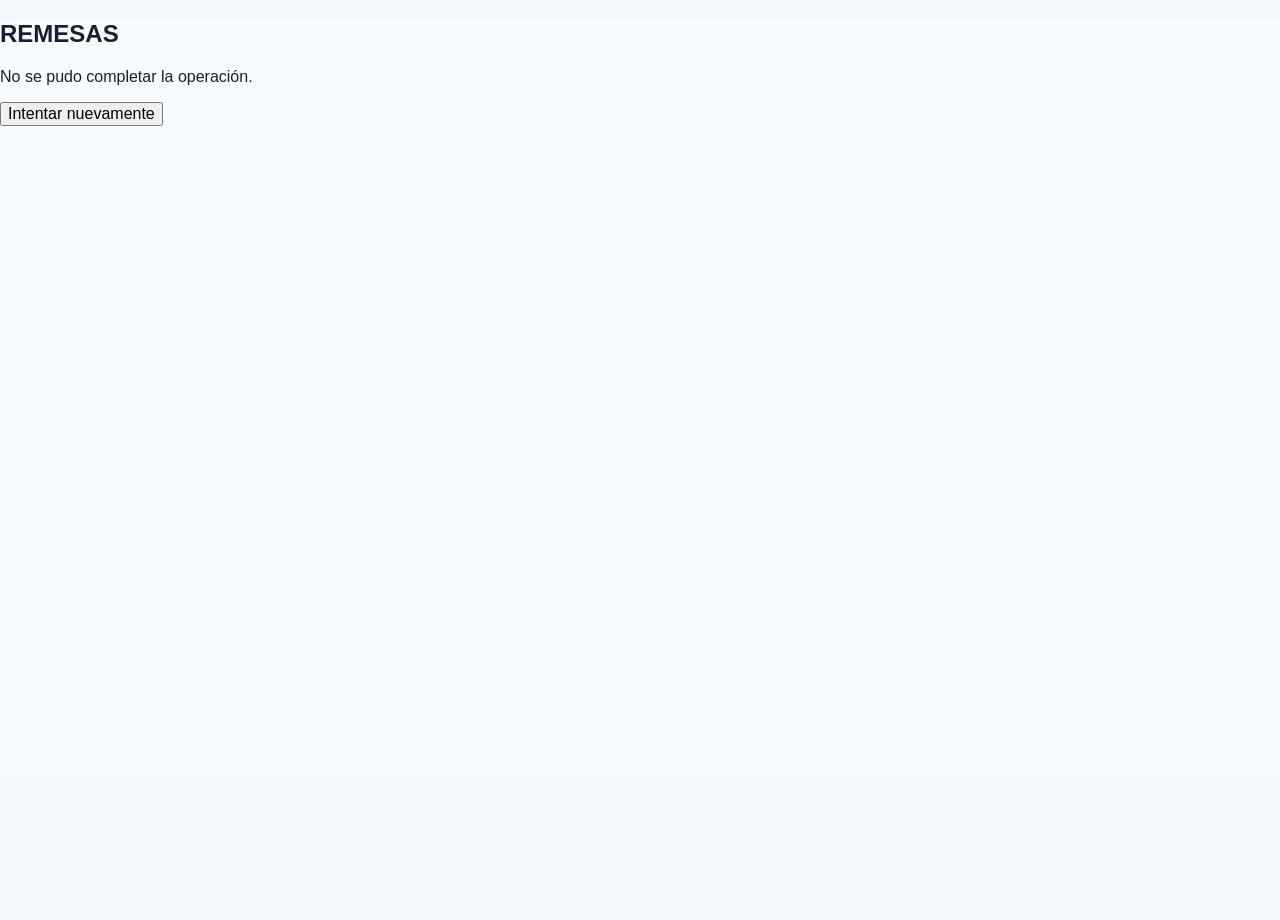
==== commit 90416726: "Update loading and no-script sections in index.html" ====
--- a/static/index.html
+++ b/static/index.html
@@ -11,17 +11,15 @@
 </head>
 <body>
 <div id="app">
-<main class="shell centered">
-<section class="loading-card">
+<main class="initial-loader">
 <div class="loader large"></div>
-<h2>REMESAS</h2>
+<strong>REMESAS</strong>
 <p>Estamos preparando tu ayuda.</p>
-</section>
 </main>
 </div>
 <noscript>
-<main style="max-width:600px;margin:40px auto;padding:25px;font-family:Arial,sans-serif">
-<h1>REMESAS</h1>
+<main class="noscript">
+<h2>REMESAS</h2>
 <p>Necesitas activar JavaScript para usar esta aplicación.</p>
 </main>
 </noscript>
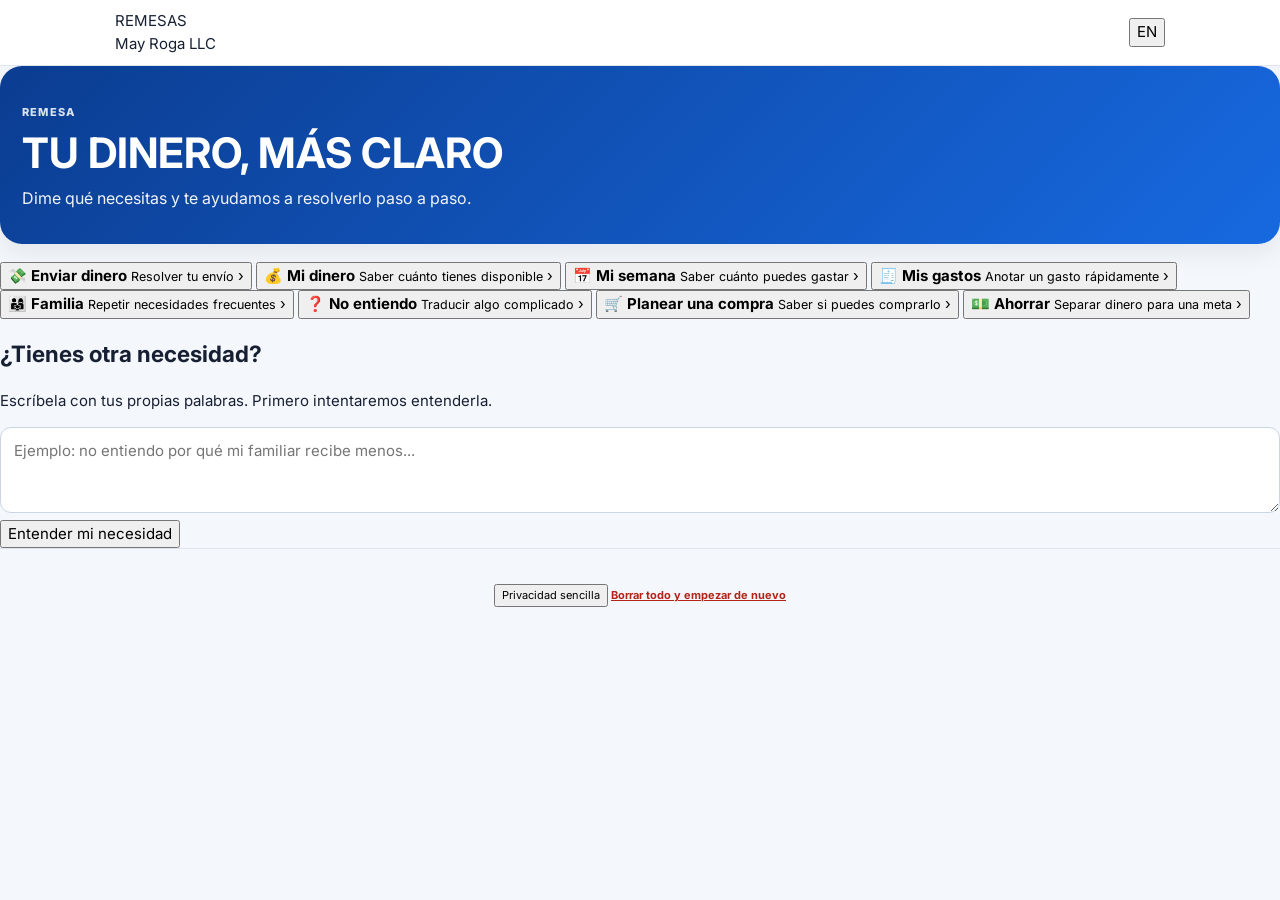
==== commit c02761ec: "Update meta tags and loader structure in index.html" ====
--- a/static/index.html
+++ b/static/index.html
@@ -2,26 +2,29 @@
 <html lang="es">
 <head>
 <meta charset="UTF-8">
-<meta name="viewport" content="width=device-width,initial-scale=1,viewport-fit=cover">
-<meta name="theme-color" content="#1769e0">
-<meta name="description" content="REMESAS ayuda a entender, preparar y revisar envíos de dinero con palabras sencillas.">
+<meta name="viewport" content="width=device-width,initial-scale=1,maximum-scale=1,user-scalable=no">
+<meta name="theme-color" content="#0b1220">
+<meta name="description" content="REMESAS — ayuda sencilla para enviar dinero, entender opciones y organizar tu dinero.">
 <meta name="robots" content="index,follow">
 <title>REMESAS | May Roga LLC</title>
+<link rel="preconnect" href="https://fonts.googleapis.com">
+<link rel="preconnect" href="https://fonts.gstatic.com" crossorigin>
+<link href="https://fonts.googleapis.com/css2?family=Inter:wght@400;500;600;700;800&display=swap" rel="stylesheet">
 <link rel="stylesheet" href="/static/style.css">
 </head>
 <body>
 <div id="app">
-<main class="initial-loader">
+<div class="initial-loader">
 <div class="loader large"></div>
 <strong>REMESAS</strong>
-<p>Estamos preparando tu ayuda.</p>
-</main>
+<p>Cargando...</p>
+</div>
 </div>
 <noscript>
-<main class="noscript">
+<div class="noscript">
 <h2>REMESAS</h2>
-<p>Necesitas activar JavaScript para usar esta aplicación.</p>
-</main>
+<p>Esta aplicación necesita JavaScript para funcionar.</p>
+</div>
 </noscript>
 <script src="/static/app.js" defer></script>
 </body>
--- a/static/style.css
+++ b/static/style.css
@@ -1,103 +1,162 @@
-:root{--bg:#f4f7fb;--card:#fff;--text:#172033;--muted:#667085;--line:#e5e9f0;--primary:#1769e0;--primary-dark:#0f55bd;--success:#16834b;--warning:#a15c00;--danger:#c62828;--shadow:0 10px 30px rgba(20,35,60,.08);--radius:22px}
+:root{--bg:#f4f7fb;--card:#fff;--text:#172033;--muted:#667085;--primary:#1769e0;--primary-dark:#0b3d91;--success:#16794c;--warning:#9a6700;--danger:#b42318;--border:#dfe5ee;--soft:#eef5ff;--soft-green:#edf9f3;--soft-yellow:#fff8e6;--shadow:0 8px 28px rgba(15,35,70,.08);--radius:16px}
 *{box-sizing:border-box}
-html{font-family:Arial,Helvetica,sans-serif;background:var(--bg);color:var(--text);scroll-behavior:smooth}
-body{margin:0;min-height:100vh;background:linear-gradient(180deg,#f7faff 0,#f4f7fb 100%)}
+html{scroll-behavior:smooth}
+body{margin:0;background:var(--bg);color:var(--text);font-family:Inter,Arial,sans-serif;font-size:15px;line-height:1.5}
 button,input,select,textarea{font:inherit}
 button,a{touch-action:manipulation}
 button{cursor:pointer}
-.topbar{height:72px;padding:12px max(18px,calc((100% - 1100px)/2));display:flex;align-items:center;justify-content:space-between;background:#fff;border-bottom:1px solid var(--line);position:sticky;top:0;z-index:20}
-.brand{display:flex;align-items:center;gap:11px}
-.brand-mark{width:42px;height:42px;border-radius:13px;background:var(--primary);color:#fff;display:grid;place-items:center;font-size:23px;font-weight:800}
-.brand strong{display:block;font-size:18px;letter-spacing:.5px}
-.brand span{display:block;color:var(--muted);font-size:11px;margin-top:2px}
-.language-btn{border:1px solid var(--line);background:#fff;border-radius:12px;padding:10px 15px;font-weight:800;color:var(--primary);min-width:58px}
-.language-btn:hover{background:#f1f6ff}
-.shell{width:min(100% - 28px,900px);margin:0 auto;padding:30px 0 45px}
-.hero{text-align:center;padding:30px 12px 22px}
-.hero-badge{display:inline-flex;align-items:center;gap:6px;color:var(--primary);font-size:11px;font-weight:800;letter-spacing:.8px;margin-bottom:10px}
-.hero h1{font-size:clamp(27px,5vw,43px);line-height:1.08;margin:5px 0 12px;letter-spacing:-1px}
-.hero p,.results-head p{max-width:650px;margin:0 auto;color:var(--muted);font-size:16px;line-height:1.55}
-.main-card,.loading-card,.error-card,.empty-card,.review-card{background:var(--card);border:1px solid var(--line);border-radius:var(--radius);box-shadow:var(--shadow);padding:26px}
-.main-card{max-width:720px;margin:0 auto}
-.field{margin-bottom:22px}
-.field label{display:block;font-size:16px;font-weight:800;margin-bottom:9px}
-.amount-wrap{height:70px;display:flex;align-items:center;border:2px solid var(--line);border-radius:17px;background:#fff;overflow:hidden}
-.amount-wrap:focus-within{border-color:var(--primary);box-shadow:0 0 0 4px rgba(23,105,224,.1)}
-.amount-wrap span{font-size:29px;font-weight:800;padding-left:20px;color:var(--muted)}
-.amount-wrap input{width:100%;height:100%;border:0;outline:0;background:transparent;padding:0 18px;font-size:29px;font-weight:800;color:var(--text)}
-select,input,textarea{width:100%;border:2px solid var(--line);border-radius:15px;background:#fff;color:var(--text);outline:0}
-select{height:58px;padding:0 15px;font-weight:700}
-textarea{padding:14px;resize:vertical;line-height:1.5}
-select:focus,textarea:focus,input:focus{border-color:var(--primary);box-shadow:0 0 0 4px rgba(23,105,224,.1)}
-.priority-grid{display:grid;grid-template-columns:repeat(2,minmax(0,1fr));gap:10px}
-.priority-btn{min-height:58px;padding:10px 12px;border:2px solid var(--line);border-radius:15px;background:#fff;color:var(--text);font-weight:800;font-size:13px;line-height:1.2}
-.priority-btn:hover{border-color:#aac7f2;background:#f7faff}
-.priority-btn.active{border-color:var(--primary);background:#edf4ff;color:var(--primary)}
-.primary-btn,.secondary-btn{width:100%;min-height:56px;border-radius:15px;padding:13px 18px;font-weight:800;border:2px solid transparent}
-.primary-btn{background:var(--primary);color:#fff}
-.primary-btn:hover{background:var(--primary-dark)}
-.secondary-btn{background:#fff;color:var(--primary);border-color:var(--line)}
-.secondary-btn:hover{border-color:var(--primary);background:#f7faff}
-.main-card>.primary-btn{margin-top:5px}
-.help-link{display:grid;place-items:center;width:34px;height:34px;margin:14px auto;border:0;border-radius:50%;background:#edf4ff;color:var(--primary);font-weight:900}
-.free-text-area{margin-top:18px;padding-top:18px;border-top:1px solid var(--line)}
-.free-text-area label{display:block;font-weight:800;margin-bottom:8px}
-.free-text-area .primary-btn{margin-top:10px}
+a{text-decoration:none}
+.page{min-height:100vh}
+.topbar{position:sticky;top:0;z-index:50;min-height:64px;padding:10px max(16px,calc((100% - 1050px)/2));display:flex;align-items:center;justify-content:space-between;gap:12px;background:rgba(255,255,255,.96);border-bottom:1px solid var(--border);backdrop-filter:blur(10px)}
+.topbar>div{display:flex;flex-direction:column;min-width:0}
+.topbar strong{font-size:18px;letter-spacing:.2px}
+.topbar small{color:var(--muted);font-size:11px}
+.lang,.back{border:1px solid var(--border);background:#fff;color:var(--text);border-radius:10px;min-width:42px;height:40px;font-weight:700}
+.back{font-size:20px}
+.container{width:min(100% - 28px,1050px);margin:0 auto;padding:28px 0 50px}
+.hero{padding:34px 22px;margin-bottom:18px;border-radius:22px;background:linear-gradient(135deg,#0b3d91,#1769e0);color:#fff;box-shadow:var(--shadow)}
+.hero .eyebrow{display:inline-block;font-size:11px;font-weight:800;letter-spacing:1.2px;opacity:.85;margin-bottom:8px}
+.hero h1{margin:0 0 10px;font-size:clamp(27px,5vw,42px);line-height:1.12}
+.hero p{margin:0;max-width:760px;font-size:16px;opacity:.94}
+.notice,.privacy,.assistant-box,.section-head,.difference,.review-card,.answer-card,.result-intro,.form-card,.week-card,.help-item,.expense-row,.family-row,.provider-card{background:var(--card);border:1px solid var(--border);border-radius:var(--radius);box-shadow:var(--shadow)}
+.notice,.privacy{padding:18px;margin:18px 0}
+.notice strong,.privacy strong{display:block;margin-bottom:5px}
+.notice p,.privacy p{margin:0;color:var(--muted)}
+.home-grid{display:grid;grid-template-columns:repeat(4,1fr);gap:14px;margin:18px 0}
+.home-card{border:1px solid var(--border);background:#fff;border-radius:16px;padding:19px;text-align:left;display:flex;flex-direction:column;gap:8px;min-height:165px;color:var(--text);box-shadow:var(--shadow);transition:.18s}
+.home-card:hover{transform:translateY(-2px);border-color:#b7c8e5}
+.home-card strong{font-size:16px}
+.home-card>span:last-child{color:var(--muted);font-size:13px;line-height:1.45}
+.card-icon{font-size:27px!important;line-height:1}
+.assistant-box{padding:22px;margin-top:18px}
+.assistant-box h2{margin:0 0 6px}
+.assistant-box p{color:var(--muted);margin:0 0 14px}
+textarea,input,select{width:100%;border:1px solid #cbd5e1;border-radius:11px;background:#fff;color:var(--text);padding:12px 13px;outline:none}
+textarea{resize:vertical;min-height:86px}
+input:focus,select:focus,textarea:focus{border-color:var(--primary);box-shadow:0 0 0 3px rgba(23,105,224,.1)}
+.form-card{padding:21px;margin:18px 0}
+.form-card label{display:block;font-size:13px;font-weight:700;margin:13px 0 6px}
+.form-card label:first-child{margin-top:0}
+.form-card input,.form-card select{margin-bottom:10px}
+.form-card h3{margin:0 0 13px}
+.primary,.secondary,.external,.link-button{display:inline-flex;align-items:center;justify-content:center;min-height:44px;padding:10px 17px;border-radius:11px;font-weight:700;border:0;transition:.15s}
+.primary{background:var(--primary);color:#fff}
+.primary:hover{background:var(--primary-dark)}
+.secondary{background:var(--soft);color:var(--primary-dark);border:1px solid #c9dcfa}
+.external{background:#fff;color:var(--primary);border:1px solid var(--border)}
+.primary,.secondary{margin-top:8px}
+details{margin:15px 0}
+summary{cursor:pointer;font-weight:700;color:var(--primary-dark);padding:8px 0}
+.section-head{padding:23px;margin-bottom:18px}
+.section-head h1{margin:0 0 8px;font-size:28px;line-height:1.2}
+.section-head p{margin:0;color:var(--muted)}
+.provider-list{display:grid;grid-template-columns:repeat(2,1fr);gap:16px;margin-top:18px}
+.provider-card{padding:20px}
+.provider-head{display:flex;justify-content:space-between;align-items:flex-start;gap:10px;margin-bottom:15px}
+.provider-head h3{margin:0;font-size:20px}
+.verified,.unverified{font-size:10px;font-weight:800;padding:5px 8px;border-radius:20px;white-space:nowrap}
+.verified{background:var(--soft-green);color:var(--success)}
+.unverified{background:#f1f3f5;color:#667085}
+.metrics{display:grid;grid-template-columns:repeat(2,1fr);gap:9px;margin:12px 0}
+.metrics>div,.summary-grid>div,.period-grid>div{background:#f7f9fc;border-radius:11px;padding:11px}
+.metrics small,.summary-grid small,.period-grid small,.week-card small{display:block;color:var(--muted);font-size:11px}
+.metrics strong,.summary-grid strong,.period-grid strong,.week-card strong{display:block;font-size:15px;margin-top:3px}
+.provider-actions{display:flex;flex-wrap:wrap;gap:8px;margin-top:16px}
+.provider-actions .primary,.provider-actions .secondary,.provider-actions .external{margin-top:0}
+.small{font-size:13px;color:var(--muted)}
+.status{display:inline-block;margin-top:10px;padding:7px 10px;border-radius:9px;background:var(--soft);color:var(--primary-dark);font-size:12px;font-weight:700}
+.status.success{background:var(--soft-green);color:var(--success)}
+.status.warning{background:var(--soft-yellow);color:var(--warning)}
+.status.danger{background:#fff0ef;color:var(--danger)}
+.difference{padding:20px;margin-top:18px}
+.difference h3{margin:0 0 12px}
+.difference>div{padding:12px 0;border-top:1px solid var(--border)}
+.difference>div:first-of-type{border-top:0}
+.difference p{margin:4px 0 0;color:var(--muted);font-size:13px}
+.review-card{padding:8px 18px;margin:18px 0}
+.review-row{display:flex;justify-content:space-between;align-items:center;gap:15px;padding:14px 0;border-bottom:1px solid var(--border)}
+.review-row:last-child{border-bottom:0}
+.review-row span{color:var(--muted)}
+.review-row strong{text-align:right}
+.success{border-color:#b7e3ce;background:var(--soft-green)}
+.warning{border-color:#f1d28a;background:var(--soft-yellow)}
+.answer-card{padding:20px;margin-top:18px}
+.answer-card h3{margin:0 0 8px}
+.answer-card p{margin:7px 0}
+.help-list{display:grid;grid-template-columns:repeat(2,1fr);gap:12px}
+.help-item{padding:18px;text-align:left;color:var(--text)}
+.help-item:hover{border-color:#a9c5ed;background:var(--soft)}
+.tag{display:inline-block;background:var(--soft);color:var(--primary-dark);border-radius:20px;padding:4px 9px;font-size:11px;font-weight:800;margin-bottom:10px}
+.assistant-answer{margin-top:16px;padding:18px;background:#f8fafc;border:1px solid var(--border);border-radius:13px}
+.assistant-answer p{margin:0 0 10px}
+.summary-grid{display:grid;grid-template-columns:repeat(5,1fr);gap:10px;margin:18px 0}
+.period-grid{display:grid;grid-template-columns:repeat(4,1fr);gap:10px;margin:12px 0 18px}
+.week-card{display:grid;grid-template-columns:repeat(5,1fr);gap:1px;padding:1px;overflow:hidden}
+.week-card>div{padding:17px;background:#fff}
+.week-card .highlight{background:var(--soft)}
+.week-card .highlight strong{color:var(--primary-dark);font-size:20px}
+.expense-list,.family-list{display:flex;flex-direction:column;gap:9px}
+.expense-row,.family-row{display:flex;align-items:center;justify-content:space-between;gap:12px;padding:14px 16px}
+.expense-row span,.family-row span{display:flex;flex-direction:column;min-width:0}
+.expense-row small,.family-row small{color:var(--muted);font-size:11px}
+.expense-row>b{margin-left:auto}
+.expense-row button,.family-row button{border:0;background:#fff0ef;color:var(--danger);width:32px;height:32px;border-radius:8px;font-size:19px}
+.empty{padding:25px;text-align:center;color:var(--muted);background:#fff;border:1px dashed var(--border);border-radius:12px}
+.danger-link{margin-top:13px;border:0;background:transparent;color:var(--danger);font-weight:700;padding:0;text-decoration:underline}
+.error,.error-global{background:#fff0ef;color:var(--danger);border:1px solid #f4c7c3;border-radius:12px;padding:16px}
+.error-global{position:fixed;top:75px;left:50%;transform:translateX(-50%);z-index:200;width:min(92%,600px);box-shadow:var(--shadow)}
+.error-global button{float:right;border:0;background:transparent;color:var(--danger);font-size:20px}
+.loading{text-align:center;padding:22px;color:var(--muted)}
+.initial-loader{min-height:100vh;display:flex;align-items:center;justify-content:center;flex-direction:column;gap:9px;color:var(--muted)}
+.initial-loader strong{color:var(--text);font-size:20px}
+.initial-loader p{margin:0}
+.loader{width:30px;height:30px;border:3px solid #dce5f3;border-top-color:var(--primary);border-radius:50%;animation:spin .8s linear infinite}
+.loader.large{width:40px;height:40px}
+.noscript{max-width:600px;margin:50px auto;padding:25px;background:#fff;border-radius:16px;text-align:center;box-shadow:var(--shadow)}
+.noscript h2{margin-top:0}
+footer{text-align:center;color:var(--muted);font-size:11px;padding:25px 15px;border-top:1px solid var(--border)}
+.link-button{margin-top:10px}
 .hidden{display:none!important}
-.footer{display:flex;justify-content:center;align-items:center;gap:20px;padding:22px 5px;color:var(--muted);font-size:12px}
-.footer button{border:0;background:none;color:var(--primary);font-weight:800}
-.results-head{display:flex;align-items:flex-start;gap:18px;padding:8px 0 24px}
-.results-head>div:last-child{flex:1}
-.results-head h1{margin:3px 0 7px;font-size:32px}
-.back-btn{border:1px solid var(--line);background:#fff;color:var(--primary);border-radius:12px;padding:10px 13px;font-weight:800;white-space:nowrap}
-.results-list{display:grid;gap:16px}
-.provider-card{background:#fff;border:1px solid var(--line);border-radius:20px;box-shadow:var(--shadow);padding:20px}
-.provider-top{display:flex;justify-content:space-between;align-items:flex-start;gap:12px}
-.provider-top>div{display:flex;align-items:center;gap:10px}
-.provider-number{width:32px;height:32px;border-radius:50%;display:grid;place-items:center;background:#edf4ff;color:var(--primary);font-weight:900}
-.provider-card h2{margin:0;font-size:22px}
-.verified-pill{font-size:11px;font-weight:800;color:var(--success);background:#eaf8f0;padding:7px 9px;border-radius:999px;white-space:nowrap}
-.provider-main{margin-top:18px}
-.receive-box{background:#f7faff;border-radius:16px;padding:15px;margin-bottom:14px}
-.receive-box span,.details-grid span{display:block;color:var(--muted);font-size:12px;margin-bottom:4px}
-.receive-box strong{font-size:27px}
-.details-grid{display:grid;grid-template-columns:repeat(2,minmax(0,1fr));gap:10px}
-.details-grid>div{padding:12px;border:1px solid var(--line);border-radius:13px}
-.details-grid strong{font-size:14px;overflow-wrap:anywhere}
-.provider-foot{display:flex;align-items:center;justify-content:space-between;gap:10px;margin:15px 0;color:var(--muted);font-size:11px}
-.provider-foot a{color:var(--primary);font-weight:800;text-decoration:none}
-.provider-btn{margin-top:2px}
-.empty-card{text-align:center;padding:38px 25px}
-.empty-icon,.error-icon{width:52px;height:52px;margin:0 auto 14px;border-radius:50%;display:grid;place-items:center;font-size:25px;font-weight:900;background:#edf4ff;color:var(--primary)}
-.empty-card h2,.error-card h2{margin:8px 0}
-.empty-card p,.error-card p{color:var(--muted);line-height:1.55}
-.review-card{max-width:720px;margin:0 auto}
-.review-card h2{margin-top:0}
-.review-row{display:flex;justify-content:space-between;gap:20px;padding:15px 0;border-bottom:1px solid var(--line)}
-.review-row span{color:var(--muted)}
-.review-row strong{text-align:right;overflow-wrap:anywhere}
-.review-row.highlight{margin:8px -10px;padding:17px 10px;border-radius:13px;background:#edf4ff;border:0}
-.review-row.highlight strong{color:var(--primary);font-size:20px}
-.review-actions{display:grid;grid-template-columns:1fr 1fr;gap:10px;margin-top:20px}
-.checking{display:flex;align-items:center;justify-content:center;gap:10px;padding:18px;color:var(--muted)}
-.success-box,.error-box,.missing-box{margin-top:15px;padding:17px;border-radius:15px;line-height:1.5}
-.success-box{background:#eaf8f0;color:#17683f;border:1px solid #bce6ce}
-.error-box{background:#fff0f0;color:var(--danger);border:1px solid #f1c4c4}
-.missing-box{background:#fff8e8;color:var(--warning)}
-.link-btn{display:flex;align-items:center;justify-content:center;text-decoration:none;margin-top:14px}
-.centered{max-width:620px}
-.loading-card,.error-card{text-align:center;margin-top:40px}
-.loader{width:22px;height:22px;border:3px solid #d8e5f7;border-top-color:var(--primary);border-radius:50%;animation:spin .8s linear infinite}
-.loader.large{width:48px;height:48px;border-width:5px;margin:0 auto 18px}
+.text-success{color:var(--success)!important}
+.text-warning{color:var(--warning)!important}
+.text-danger{color:var(--danger)!important}
+.provider-note{margin-top:12px;padding:12px;border-radius:10px;background:#f8fafc;border:1px solid var(--border);color:var(--muted);font-size:13px}
+.provider-note strong{color:var(--text)}
+.review-actions{display:flex;flex-wrap:wrap;gap:9px;margin-top:15px}
+.review-actions a,.review-actions button{min-width:150px}
+.verified-box{padding:12px 14px;margin-top:12px;border-radius:11px;background:var(--soft-green);border:1px solid #b7e3ce;color:var(--success);font-size:13px}
+.pending-box{padding:12px 14px;margin-top:12px;border-radius:11px;background:var(--soft-yellow);border:1px solid #f1d28a;color:var(--warning);font-size:13px}
 @keyframes spin{to{transform:rotate(360deg)}}
-.modal-backdrop{position:fixed;inset:0;background:rgba(10,20,35,.45);display:grid;place-items:center;padding:20px;z-index:100}
-.modal-card{position:relative;width:min(100%,500px);background:#fff;border-radius:22px;padding:28px;box-shadow:0 25px 70px rgba(0,0,0,.2)}
-.modal-card h2{margin:5px 0 10px}
-.modal-card p{color:var(--muted);line-height:1.55}
-.modal-close{position:absolute;right:14px;top:12px;width:38px;height:38px;border:0;background:#f2f4f7;border-radius:50%;font-size:25px}
-@media(max-width:620px){
-.topbar{height:64px;padding:10px 14px}.brand strong{font-size:16px}.brand-mark{width:38px;height:38px}.shell{width:min(100% - 18px,900px);padding-top:18px}.hero{padding:20px 5px}.hero h1{font-size:29px}.main-card,.loading-card,.error-card,.empty-card,.review-card{padding:19px;border-radius:18px}.priority-grid{grid-template-columns:1fr}.results-head{gap:10px}.results-head h1{font-size:27px}.back-btn{padding:9px 10px}.provider-card{padding:16px}.provider-top{display:block}.provider-top>div{margin-bottom:10px}.verified-pill{display:inline-block}.details-grid{grid-template-columns:1fr 1fr}.review-actions{grid-template-columns:1fr}.review-row{align-items:flex-start}.review-row strong{max-width:55%}
+@media(max-width:900px){
+.home-grid{grid-template-columns:repeat(2,1fr)}
+.summary-grid{grid-template-columns:repeat(3,1fr)}
+.week-card{grid-template-columns:repeat(3,1fr)}
+}
+@media(max-width:650px){
+body{font-size:14px}
+.container{width:min(100% - 20px,600px);padding:18px 0 35px}
+.topbar{padding:9px 10px}
+.hero{padding:27px 19px;border-radius:18px}
+.hero h1{font-size:28px}
+.hero p{font-size:14px}
+.home-grid{grid-template-columns:1fr 1fr;gap:9px}
+.home-card{min-height:150px;padding:15px}
+.provider-list{grid-template-columns:1fr}
+.help-list{grid-template-columns:1fr}
+.summary-grid{grid-template-columns:1fr 1fr}
+.period-grid{grid-template-columns:1fr 1fr}
+.week-card{grid-template-columns:1fr 1fr}
+.week-card .highlight{grid-column:1/-1}
+.section-head h1{font-size:24px}
+.provider-head{flex-direction:column}
+.metrics{grid-template-columns:1fr 1fr}
+.review-row{align-items:flex-start;flex-direction:column;gap:4px}
+.review-row strong{text-align:left}
+.provider-actions,.review-actions{flex-direction:column}
+.provider-actions .primary,.provider-actions .secondary,.provider-actions .external,.review-actions a,.review-actions button{width:100%}
 }
 @media(max-width:390px){
-.details-grid{grid-template-columns:1fr}.amount-wrap,.amount-wrap input{font-size:25px}.results-head{display:block}.back-btn{margin-bottom:15px}
+.home-grid{grid-template-columns:1fr}
+.summary-grid{grid-template-columns:1fr 1fr}
+.home-card{min-height:125px}
 }
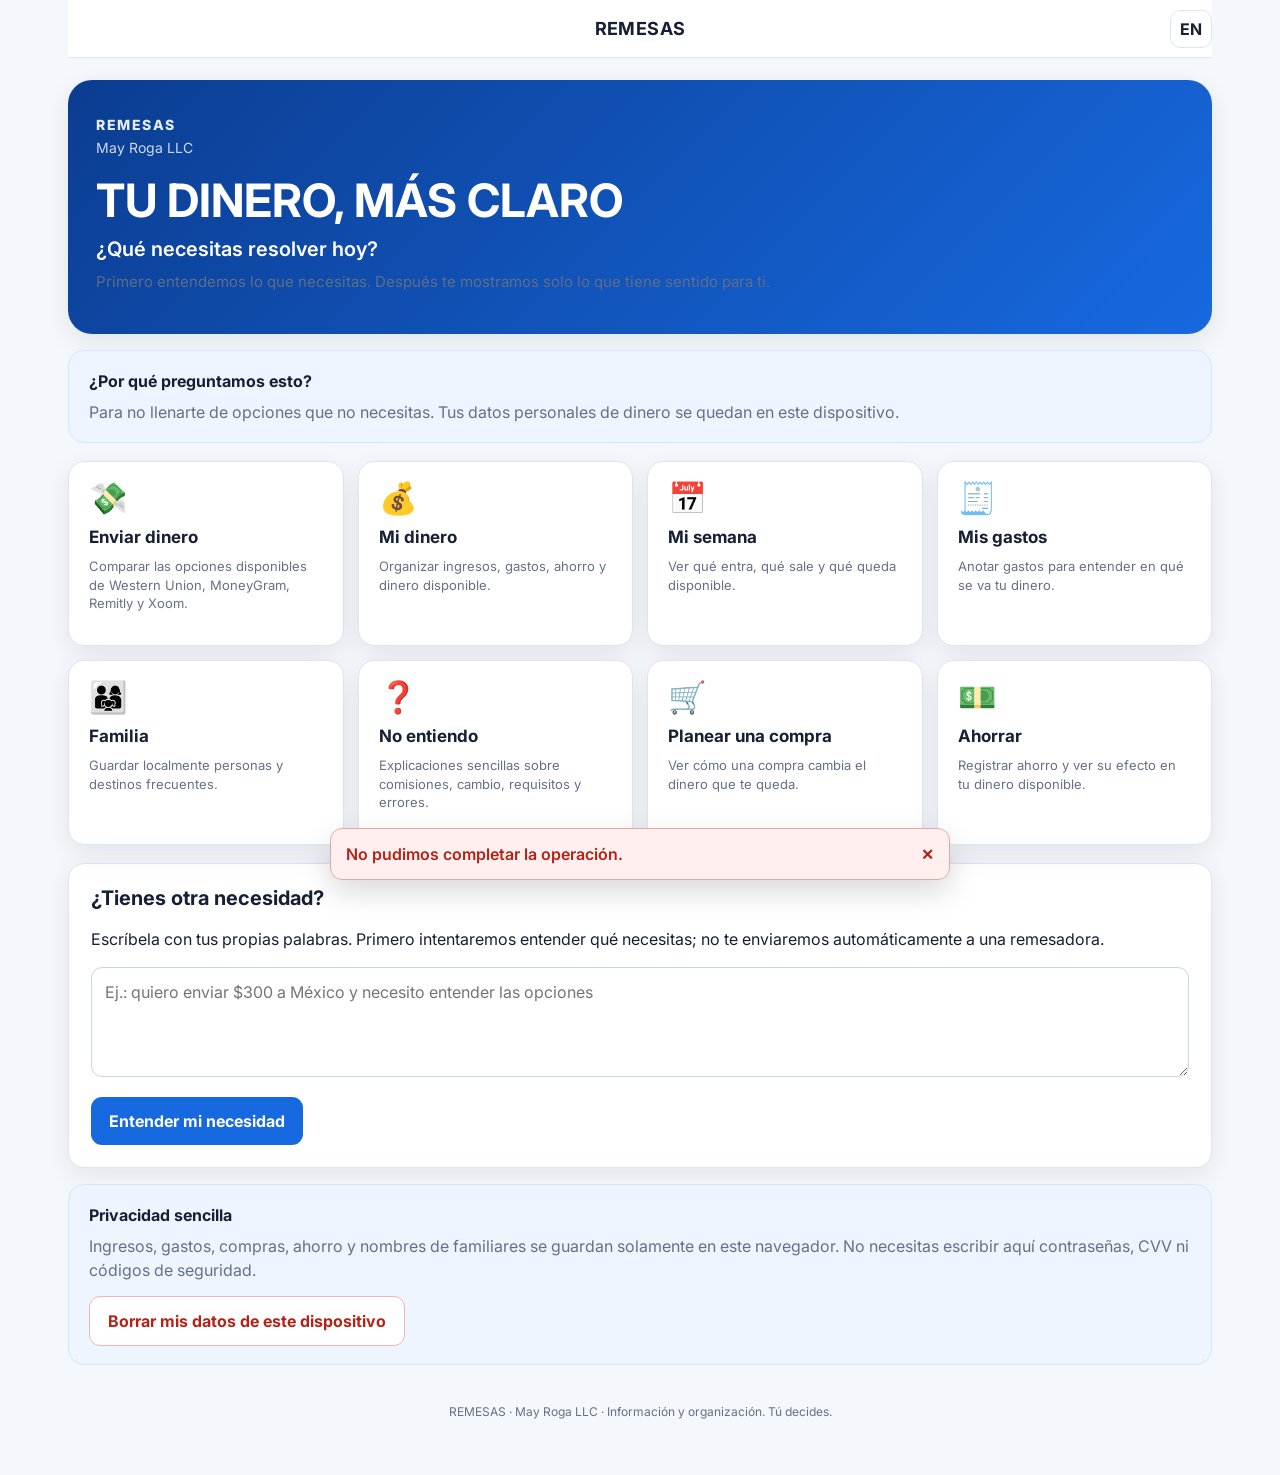
==== commit dfc44913: "Update index.html" ====
--- a/static/index.html
+++ b/static/index.html
@@ -13,7 +13,7 @@
 <link rel="stylesheet" href="/static/style.css">
 </head>
 <body>
-<div id="app">
+<div id="app" aria-live="polite">
 <div class="initial-loader">
 <div class="loader large"></div>
 <strong>REMESAS</strong>
--- a/static/style.css
+++ b/static/style.css
@@ -1,162 +1,112 @@
 :root{--bg:#f4f7fb;--card:#fff;--text:#172033;--muted:#667085;--primary:#1769e0;--primary-dark:#0b3d91;--success:#16794c;--warning:#9a6700;--danger:#b42318;--border:#dfe5ee;--soft:#eef5ff;--soft-green:#edf9f3;--soft-yellow:#fff8e6;--shadow:0 8px 28px rgba(15,35,70,.08);--radius:16px}
 *{box-sizing:border-box}
 html{scroll-behavior:smooth}
-body{margin:0;background:var(--bg);color:var(--text);font-family:Inter,Arial,sans-serif;font-size:15px;line-height:1.5}
+body{margin:0;background:var(--bg);color:var(--text);font-family:Inter,system-ui,-apple-system,BlinkMacSystemFont,"Segoe UI",sans-serif;font-size:16px;line-height:1.5}
 button,input,select,textarea{font:inherit}
-button,a{touch-action:manipulation}
 button{cursor:pointer}
-a{text-decoration:none}
-.page{min-height:100vh}
-.topbar{position:sticky;top:0;z-index:50;min-height:64px;padding:10px max(16px,calc((100% - 1050px)/2));display:flex;align-items:center;justify-content:space-between;gap:12px;background:rgba(255,255,255,.96);border-bottom:1px solid var(--border);backdrop-filter:blur(10px)}
-.topbar>div{display:flex;flex-direction:column;min-width:0}
-.topbar strong{font-size:18px;letter-spacing:.2px}
-.topbar small{color:var(--muted);font-size:11px}
-.lang,.back{border:1px solid var(--border);background:#fff;color:var(--text);border-radius:10px;min-width:42px;height:40px;font-weight:700}
-.back{font-size:20px}
-.container{width:min(100% - 28px,1050px);margin:0 auto;padding:28px 0 50px}
-.hero{padding:34px 22px;margin-bottom:18px;border-radius:22px;background:linear-gradient(135deg,#0b3d91,#1769e0);color:#fff;box-shadow:var(--shadow)}
-.hero .eyebrow{display:inline-block;font-size:11px;font-weight:800;letter-spacing:1.2px;opacity:.85;margin-bottom:8px}
-.hero h1{margin:0 0 10px;font-size:clamp(27px,5vw,42px);line-height:1.12}
-.hero p{margin:0;max-width:760px;font-size:16px;opacity:.94}
-.notice,.privacy,.assistant-box,.section-head,.difference,.review-card,.answer-card,.result-intro,.form-card,.week-card,.help-item,.expense-row,.family-row,.provider-card{background:var(--card);border:1px solid var(--border);border-radius:var(--radius);box-shadow:var(--shadow)}
-.notice,.privacy{padding:18px;margin:18px 0}
-.notice strong,.privacy strong{display:block;margin-bottom:5px}
-.notice p,.privacy p{margin:0;color:var(--muted)}
+#app{min-height:100vh;max-width:1180px;margin:0 auto;padding:0 18px 30px}
+.topbar{position:sticky;top:0;z-index:20;display:flex;align-items:center;justify-content:center;min-height:58px;background:rgba(255,255,255,.96);border-bottom:1px solid var(--border);backdrop-filter:blur(12px);padding:8px 0}
+.topbar strong{font-size:18px;letter-spacing:.4px}
+.icon-btn,.lang-btn{position:absolute;border:1px solid var(--border);background:#fff;color:var(--text);border-radius:10px;min-width:42px;min-height:38px;font-weight:700}
+.icon-btn{left:0}.lang-btn{right:0}
+.hero{margin:22px 0 16px;padding:34px 28px;border-radius:24px;background:linear-gradient(135deg,#0b3d91,#1769e0);color:#fff;box-shadow:var(--shadow)}
+.hero .brand{font-size:14px;font-weight:800;letter-spacing:1.5px;opacity:.9}
+.hero .company{font-size:14px;opacity:.8;margin-top:2px}
+.hero h1{font-size:clamp(28px,5vw,46px);line-height:1.08;margin:18px 0 8px}
+.hero p{margin:7px 0;font-size:20px;font-weight:600}
+.hero .small{font-size:15px;font-weight:400;max-width:720px;opacity:.92}
+.notice,.privacy-box{background:var(--soft);border:1px solid #d5e5ff;border-radius:var(--radius);padding:18px 20px;margin:14px 0}
+.notice p,.privacy-box p{margin:7px 0 0;color:var(--muted)}
 .home-grid{display:grid;grid-template-columns:repeat(4,1fr);gap:14px;margin:18px 0}
-.home-card{border:1px solid var(--border);background:#fff;border-radius:16px;padding:19px;text-align:left;display:flex;flex-direction:column;gap:8px;min-height:165px;color:var(--text);box-shadow:var(--shadow);transition:.18s}
-.home-card:hover{transform:translateY(-2px);border-color:#b7c8e5}
-.home-card strong{font-size:16px}
-.home-card>span:last-child{color:var(--muted);font-size:13px;line-height:1.45}
-.card-icon{font-size:27px!important;line-height:1}
-.assistant-box{padding:22px;margin-top:18px}
-.assistant-box h2{margin:0 0 6px}
-.assistant-box p{color:var(--muted);margin:0 0 14px}
-textarea,input,select{width:100%;border:1px solid #cbd5e1;border-radius:11px;background:#fff;color:var(--text);padding:12px 13px;outline:none}
-textarea{resize:vertical;min-height:86px}
+.home-card{display:flex;flex-direction:column;align-items:flex-start;text-align:left;gap:6px;min-height:185px;padding:20px;border:1px solid var(--border);background:var(--card);border-radius:var(--radius);box-shadow:var(--shadow);color:var(--text);transition:transform .15s ease,box-shadow .15s ease,border-color .15s ease}
+.home-card:hover{transform:translateY(-2px);border-color:#b9cbea;box-shadow:0 12px 30px rgba(15,35,70,.11)}
+.home-card span{font-size:31px;line-height:1;margin-bottom:6px}
+.home-card strong{font-size:17px}
+.home-card small{font-size:13px;color:var(--muted);line-height:1.45}
+.card{background:var(--card);border:1px solid var(--border);border-radius:var(--radius);box-shadow:var(--shadow);padding:22px;margin:16px 0}
+.card h1,.card h2,.card h3{margin-top:0;line-height:1.2}
+.card h1{font-size:27px}.card h2{font-size:20px}
+.small{font-size:13px;color:var(--muted)}
+label{display:block;font-weight:700;margin:15px 0 6px}
+input,select,textarea{width:100%;border:1px solid #cbd5e1;background:#fff;color:var(--text);border-radius:11px;padding:12px 13px;outline:none;transition:border-color .15s,box-shadow .15s}
 input:focus,select:focus,textarea:focus{border-color:var(--primary);box-shadow:0 0 0 3px rgba(23,105,224,.1)}
-.form-card{padding:21px;margin:18px 0}
-.form-card label{display:block;font-size:13px;font-weight:700;margin:13px 0 6px}
-.form-card label:first-child{margin-top:0}
-.form-card input,.form-card select{margin-bottom:10px}
-.form-card h3{margin:0 0 13px}
-.primary,.secondary,.external,.link-button{display:inline-flex;align-items:center;justify-content:center;min-height:44px;padding:10px 17px;border-radius:11px;font-weight:700;border:0;transition:.15s}
-.primary{background:var(--primary);color:#fff}
-.primary:hover{background:var(--primary-dark)}
-.secondary{background:var(--soft);color:var(--primary-dark);border:1px solid #c9dcfa}
-.external{background:#fff;color:var(--primary);border:1px solid var(--border)}
-.primary,.secondary{margin-top:8px}
-details{margin:15px 0}
-summary{cursor:pointer;font-weight:700;color:var(--primary-dark);padding:8px 0}
-.section-head{padding:23px;margin-bottom:18px}
-.section-head h1{margin:0 0 8px;font-size:28px;line-height:1.2}
-.section-head p{margin:0;color:var(--muted)}
-.provider-list{display:grid;grid-template-columns:repeat(2,1fr);gap:16px;margin-top:18px}
-.provider-card{padding:20px}
-.provider-head{display:flex;justify-content:space-between;align-items:flex-start;gap:10px;margin-bottom:15px}
-.provider-head h3{margin:0;font-size:20px}
-.verified,.unverified{font-size:10px;font-weight:800;padding:5px 8px;border-radius:20px;white-space:nowrap}
-.verified{background:var(--soft-green);color:var(--success)}
-.unverified{background:#f1f3f5;color:#667085}
-.metrics{display:grid;grid-template-columns:repeat(2,1fr);gap:9px;margin:12px 0}
-.metrics>div,.summary-grid>div,.period-grid>div{background:#f7f9fc;border-radius:11px;padding:11px}
-.metrics small,.summary-grid small,.period-grid small,.week-card small{display:block;color:var(--muted);font-size:11px}
-.metrics strong,.summary-grid strong,.period-grid strong,.week-card strong{display:block;font-size:15px;margin-top:3px}
-.provider-actions{display:flex;flex-wrap:wrap;gap:8px;margin-top:16px}
-.provider-actions .primary,.provider-actions .secondary,.provider-actions .external{margin-top:0}
-.small{font-size:13px;color:var(--muted)}
-.status{display:inline-block;margin-top:10px;padding:7px 10px;border-radius:9px;background:var(--soft);color:var(--primary-dark);font-size:12px;font-weight:700}
-.status.success{background:var(--soft-green);color:var(--success)}
-.status.warning{background:var(--soft-yellow);color:var(--warning)}
-.status.danger{background:#fff0ef;color:var(--danger)}
-.difference{padding:20px;margin-top:18px}
-.difference h3{margin:0 0 12px}
-.difference>div{padding:12px 0;border-top:1px solid var(--border)}
-.difference>div:first-of-type{border-top:0}
-.difference p{margin:4px 0 0;color:var(--muted);font-size:13px}
-.review-card{padding:8px 18px;margin:18px 0}
-.review-row{display:flex;justify-content:space-between;align-items:center;gap:15px;padding:14px 0;border-bottom:1px solid var(--border)}
-.review-row:last-child{border-bottom:0}
-.review-row span{color:var(--muted)}
-.review-row strong{text-align:right}
-.success{border-color:#b7e3ce;background:var(--soft-green)}
-.warning{border-color:#f1d28a;background:var(--soft-yellow)}
-.answer-card{padding:20px;margin-top:18px}
-.answer-card h3{margin:0 0 8px}
-.answer-card p{margin:7px 0}
-.help-list{display:grid;grid-template-columns:repeat(2,1fr);gap:12px}
-.help-item{padding:18px;text-align:left;color:var(--text)}
-.help-item:hover{border-color:#a9c5ed;background:var(--soft)}
-.tag{display:inline-block;background:var(--soft);color:var(--primary-dark);border-radius:20px;padding:4px 9px;font-size:11px;font-weight:800;margin-bottom:10px}
-.assistant-answer{margin-top:16px;padding:18px;background:#f8fafc;border:1px solid var(--border);border-radius:13px}
-.assistant-answer p{margin:0 0 10px}
-.summary-grid{display:grid;grid-template-columns:repeat(5,1fr);gap:10px;margin:18px 0}
-.period-grid{display:grid;grid-template-columns:repeat(4,1fr);gap:10px;margin:12px 0 18px}
-.week-card{display:grid;grid-template-columns:repeat(5,1fr);gap:1px;padding:1px;overflow:hidden}
-.week-card>div{padding:17px;background:#fff}
-.week-card .highlight{background:var(--soft)}
-.week-card .highlight strong{color:var(--primary-dark);font-size:20px}
-.expense-list,.family-list{display:flex;flex-direction:column;gap:9px}
-.expense-row,.family-row{display:flex;align-items:center;justify-content:space-between;gap:12px;padding:14px 16px}
-.expense-row span,.family-row span{display:flex;flex-direction:column;min-width:0}
-.expense-row small,.family-row small{color:var(--muted);font-size:11px}
-.expense-row>b{margin-left:auto}
-.expense-row button,.family-row button{border:0;background:#fff0ef;color:var(--danger);width:32px;height:32px;border-radius:8px;font-size:19px}
-.empty{padding:25px;text-align:center;color:var(--muted);background:#fff;border:1px dashed var(--border);border-radius:12px}
-.danger-link{margin-top:13px;border:0;background:transparent;color:var(--danger);font-weight:700;padding:0;text-decoration:underline}
-.error,.error-global{background:#fff0ef;color:var(--danger);border:1px solid #f4c7c3;border-radius:12px;padding:16px}
-.error-global{position:fixed;top:75px;left:50%;transform:translateX(-50%);z-index:200;width:min(92%,600px);box-shadow:var(--shadow)}
-.error-global button{float:right;border:0;background:transparent;color:var(--danger);font-size:20px}
-.loading{text-align:center;padding:22px;color:var(--muted)}
-.initial-loader{min-height:100vh;display:flex;align-items:center;justify-content:center;flex-direction:column;gap:9px;color:var(--muted)}
+textarea{min-height:110px;resize:vertical}
+.btn{border:0;border-radius:11px;padding:12px 18px;font-weight:700;margin:14px 8px 0 0;min-height:44px}
+.btn.primary{background:var(--primary);color:#fff}
+.btn.primary:hover{background:var(--primary-dark)}
+.btn.secondary{background:#fff;color:var(--primary-dark);border:1px solid #b9cbea}
+.btn.danger-outline{background:#fff;color:var(--danger);border:1px solid #efb6b1}
+.status{border-radius:10px;padding:10px 13px;margin:12px 0;font-size:14px}
+.status.ok{background:var(--soft-green);color:var(--success);border:1px solid #c6ead8}
+.status.warning{background:var(--soft-yellow);color:var(--warning);border:1px solid #f0dda5}
+.status.error{background:#fff0ef;color:var(--danger);border:1px solid #f2c1bd}
+.warning-card{border-left:4px solid var(--warning)}
+.warning-card ul{margin:8px 0 0;padding-left:22px}
+.provider-list{display:grid;grid-template-columns:repeat(2,1fr);gap:16px;margin:16px 0}
+.provider-card{background:var(--card);border:1px solid var(--border);border-radius:var(--radius);box-shadow:var(--shadow);padding:20px}
+.provider-head{display:flex;align-items:flex-start;justify-content:space-between;gap:14px}
+.provider-head h2{margin:0;font-size:21px}
+.provider-head p{margin:3px 0;color:var(--muted);font-size:13px}
+.provider-head .status{white-space:nowrap;margin:0}
+.metric-grid{display:grid;grid-template-columns:repeat(3,1fr);gap:10px;margin:16px 0}
+.metric{border:1px solid var(--border);background:#fafcff;border-radius:12px;padding:13px}
+.metric span,.review-grid span{display:block;color:var(--muted);font-size:12px;margin-bottom:4px}
+.metric strong{display:block;font-size:18px;word-break:break-word}
+.review-grid{display:grid;grid-template-columns:repeat(3,1fr);gap:10px;margin:18px 0}
+.review-grid>div{border:1px solid var(--border);border-radius:12px;padding:14px;background:#fafcff}
+.review-grid strong{display:block}
+.difference{border-top:1px solid var(--border);padding:12px 0}
+.difference>div{display:flex;justify-content:space-between;gap:15px;padding:7px 0}
+.difference small{color:var(--muted);text-align:right}
+.check-list{margin:16px 0}
+.check-row{display:flex;gap:12px;align-items:flex-start;border-bottom:1px solid var(--border);padding:13px 0}
+.check-row>span{display:flex;align-items:center;justify-content:center;width:26px;height:26px;border-radius:50%;font-weight:800}
+.check-row.ok>span{background:var(--soft-green);color:var(--success)}
+.check-row.review>span{background:var(--soft-yellow);color:var(--warning)}
+.check-row strong,.check-row small{display:block}
+.check-row small{color:var(--muted);margin-top:2px}
+details{border:1px solid var(--border);border-radius:11px;background:#fff;margin:10px 0;padding:13px 15px}
+summary{font-weight:700;cursor:pointer}
+details p{color:var(--muted);margin-bottom:2px}
+.money-summary{background:var(--soft-green);border:1px solid #c6ead8;border-radius:15px;padding:20px;text-align:center;margin:15px 0}
+.money-summary span{display:block;color:var(--success);font-size:13px;font-weight:700}
+.money-summary strong{display:block;color:var(--success);font-size:34px;line-height:1.2;margin-top:5px}
+.money-summary.negative{background:#fff0ef;border-color:#efc0bb}
+.money-summary.negative span,.money-summary.negative strong{color:var(--danger)}
+.expense-row,.family-row{display:flex;align-items:center;gap:12px;border-top:1px solid var(--border);padding:13px 0}
+.expense-row>div,.family-row>div{flex:1;min-width:0}
+.expense-row strong,.expense-row small,.family-row strong,.family-row small{display:block}
+.expense-row small,.family-row small{color:var(--muted);font-size:13px}
+.expense-row button,.family-row button{border:1px solid var(--border);background:#fff;color:var(--danger);border-radius:8px;width:34px;height:34px;font-weight:800}
+.error-box{position:fixed;z-index:100;left:50%;bottom:20px;transform:translateX(-50%);width:min(92vw,620px);background:#fff0ef;color:var(--danger);border:1px solid #e3aaa5;box-shadow:0 12px 30px rgba(0,0,0,.15);border-radius:12px;padding:13px 45px 13px 15px;font-weight:600}
+.error-box button{position:absolute;right:9px;top:8px;border:0;background:transparent;color:var(--danger);font-size:20px}
+.loader{width:30px;height:30px;border:3px solid #dce7f5;border-top-color:var(--primary);border-radius:50%;animation:spin .8s linear infinite;margin:auto}
+.loader.large{width:42px;height:42px}
+.initial-loader{min-height:100vh;display:flex;flex-direction:column;align-items:center;justify-content:center;gap:10px;color:var(--muted)}
 .initial-loader strong{color:var(--text);font-size:20px}
 .initial-loader p{margin:0}
-.loader{width:30px;height:30px;border:3px solid #dce5f3;border-top-color:var(--primary);border-radius:50%;animation:spin .8s linear infinite}
-.loader.large{width:40px;height:40px}
-.noscript{max-width:600px;margin:50px auto;padding:25px;background:#fff;border-radius:16px;text-align:center;box-shadow:var(--shadow)}
-.noscript h2{margin-top:0}
-footer{text-align:center;color:var(--muted);font-size:11px;padding:25px 15px;border-top:1px solid var(--border)}
-.link-button{margin-top:10px}
-.hidden{display:none!important}
-.text-success{color:var(--success)!important}
-.text-warning{color:var(--warning)!important}
-.text-danger{color:var(--danger)!important}
-.provider-note{margin-top:12px;padding:12px;border-radius:10px;background:#f8fafc;border:1px solid var(--border);color:var(--muted);font-size:13px}
-.provider-note strong{color:var(--text)}
-.review-actions{display:flex;flex-wrap:wrap;gap:9px;margin-top:15px}
-.review-actions a,.review-actions button{min-width:150px}
-.verified-box{padding:12px 14px;margin-top:12px;border-radius:11px;background:var(--soft-green);border:1px solid #b7e3ce;color:var(--success);font-size:13px}
-.pending-box{padding:12px 14px;margin-top:12px;border-radius:11px;background:var(--soft-yellow);border:1px solid #f1d28a;color:var(--warning);font-size:13px}
 @keyframes spin{to{transform:rotate(360deg)}}
+footer{text-align:center;color:var(--muted);font-size:12px;padding:24px 5px}
 @media(max-width:900px){
 .home-grid{grid-template-columns:repeat(2,1fr)}
-.summary-grid{grid-template-columns:repeat(3,1fr)}
-.week-card{grid-template-columns:repeat(3,1fr)}
+.provider-list{grid-template-columns:1fr}
 }
 @media(max-width:650px){
-body{font-size:14px}
-.container{width:min(100% - 20px,600px);padding:18px 0 35px}
-.topbar{padding:9px 10px}
-.hero{padding:27px 19px;border-radius:18px}
-.hero h1{font-size:28px}
-.hero p{font-size:14px}
-.home-grid{grid-template-columns:1fr 1fr;gap:9px}
-.home-card{min-height:150px;padding:15px}
-.provider-list{grid-template-columns:1fr}
-.help-list{grid-template-columns:1fr}
-.summary-grid{grid-template-columns:1fr 1fr}
-.period-grid{grid-template-columns:1fr 1fr}
-.week-card{grid-template-columns:1fr 1fr}
-.week-card .highlight{grid-column:1/-1}
-.section-head h1{font-size:24px}
+#app{padding:0 11px 25px}
+.hero{padding:27px 20px;border-radius:19px}
+.hero h1{font-size:31px}
+.hero p{font-size:18px}
+.home-card{min-height:165px;padding:17px}
+.card{padding:18px}
+.metric-grid,.review-grid{grid-template-columns:1fr}
 .provider-head{flex-direction:column}
-.metrics{grid-template-columns:1fr 1fr}
-.review-row{align-items:flex-start;flex-direction:column;gap:4px}
-.review-row strong{text-align:left}
-.provider-actions,.review-actions{flex-direction:column}
-.provider-actions .primary,.provider-actions .secondary,.provider-actions .external,.review-actions a,.review-actions button{width:100%}
+.provider-head .status{white-space:normal}
+.difference>div{display:block}
+.difference small{display:block;text-align:left;margin-top:3px}
 }
 @media(max-width:390px){
 .home-grid{grid-template-columns:1fr}
-.summary-grid{grid-template-columns:1fr 1fr}
-.home-card{min-height:125px}
+.home-card{min-height:auto}
+.btn{width:100%;margin-right:0}
+.hero h1{font-size:28px}
 }
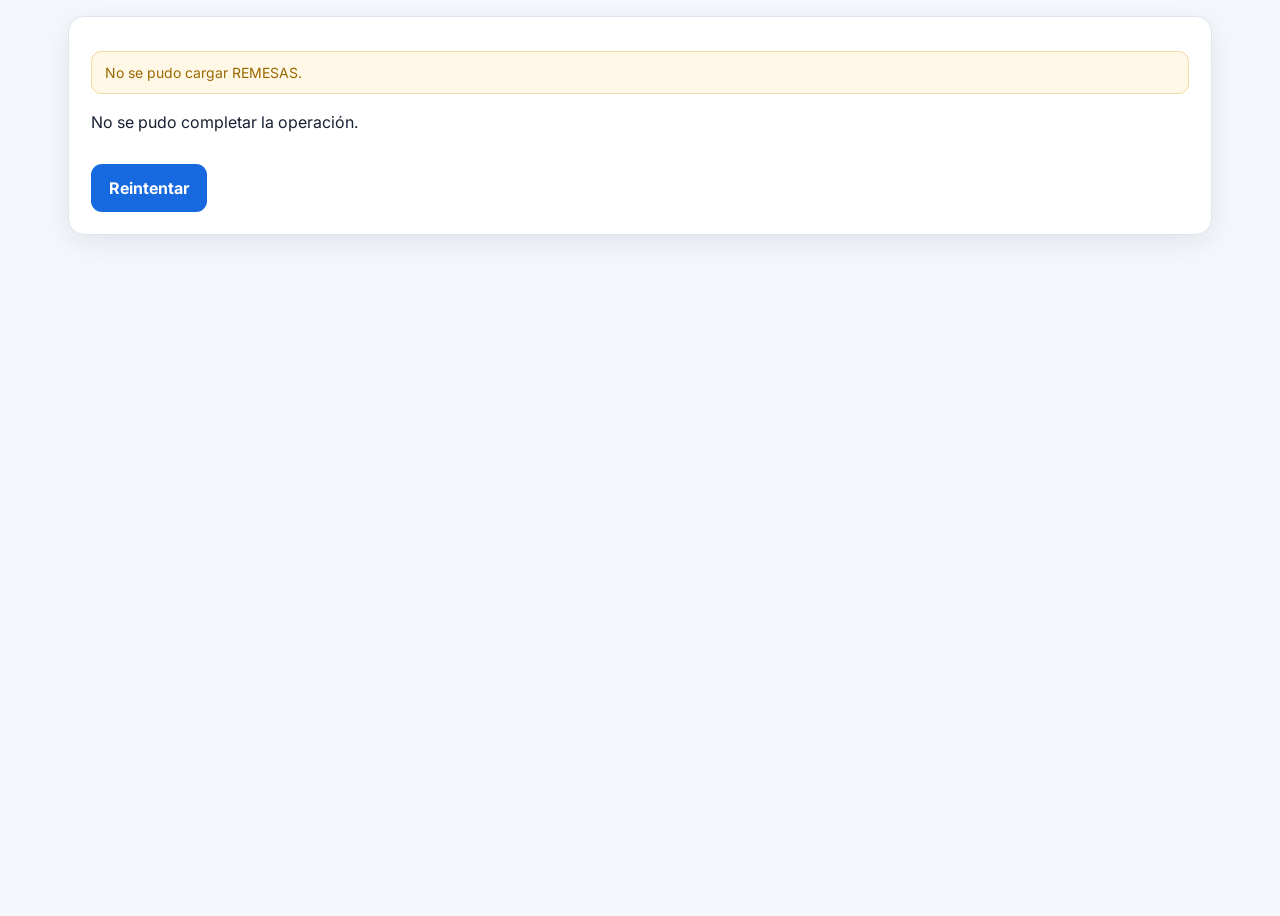
==== commit e248d3d4: "Update index.html" ====
--- a/static/index.html
+++ b/static/index.html
@@ -4,8 +4,9 @@
 <meta charset="UTF-8">
 <meta name="viewport" content="width=device-width,initial-scale=1,maximum-scale=1,user-scalable=no">
 <meta name="theme-color" content="#0b1220">
-<meta name="description" content="REMESAS — ayuda sencilla para enviar dinero, entender opciones y organizar tu dinero.">
+<meta name="description" content="REMESAS — ayuda sencilla para organizar tu dinero, preparar remesas y revisar opciones oficiales.">
 <meta name="robots" content="index,follow">
+<meta name="application-name" content="REMESAS">
 <title>REMESAS | May Roga LLC</title>
 <link rel="preconnect" href="https://fonts.googleapis.com">
 <link rel="preconnect" href="https://fonts.gstatic.com" crossorigin>
--- a/static/style.css
+++ b/static/style.css
@@ -7,37 +7,44 @@
 #app{min-height:100vh;max-width:1180px;margin:0 auto;padding:0 18px 30px}
 .topbar{position:sticky;top:0;z-index:20;display:flex;align-items:center;justify-content:center;min-height:58px;background:rgba(255,255,255,.96);border-bottom:1px solid var(--border);backdrop-filter:blur(12px);padding:8px 0}
 .topbar strong{font-size:18px;letter-spacing:.4px}
-.icon-btn,.lang-btn{position:absolute;border:1px solid var(--border);background:#fff;color:var(--text);border-radius:10px;min-width:42px;min-height:38px;font-weight:700}
-.icon-btn{left:0}.lang-btn{right:0}
+.icon-btn,.icon-button,.lang-btn,.lang-button{position:absolute;border:1px solid var(--border);background:#fff;color:var(--text);border-radius:10px;min-width:42px;min-height:38px;font-weight:700}
+.icon-btn,.icon-button{left:0}
+.lang-btn,.lang-button{right:0}
 .hero{margin:22px 0 16px;padding:34px 28px;border-radius:24px;background:linear-gradient(135deg,#0b3d91,#1769e0);color:#fff;box-shadow:var(--shadow)}
+.hero-top{display:flex;align-items:center;justify-content:space-between;position:relative;min-height:38px}
+.hero-top .lang-button{position:static;background:rgba(255,255,255,.12);border-color:rgba(255,255,255,.35);color:#fff}
 .hero .brand{font-size:14px;font-weight:800;letter-spacing:1.5px;opacity:.9}
 .hero .company{font-size:14px;opacity:.8;margin-top:2px}
 .hero h1{font-size:clamp(28px,5vw,46px);line-height:1.08;margin:18px 0 8px}
 .hero p{margin:7px 0;font-size:20px;font-weight:600}
 .hero .small{font-size:15px;font-weight:400;max-width:720px;opacity:.92}
-.notice,.privacy-box{background:var(--soft);border:1px solid #d5e5ff;border-radius:var(--radius);padding:18px 20px;margin:14px 0}
-.notice p,.privacy-box p{margin:7px 0 0;color:var(--muted)}
-.home-grid{display:grid;grid-template-columns:repeat(4,1fr);gap:14px;margin:18px 0}
+.home,.page{width:100%}
+.notice,.privacy,.privacy-box{background:var(--soft);border:1px solid #d5e5ff;border-radius:var(--radius);padding:18px 20px;margin:14px 0}
+.notice p,.privacy-box p,.privacy span{margin:7px 0 0;color:var(--muted)}
+.quick-grid,.home-grid{display:grid;grid-template-columns:repeat(4,1fr);gap:14px;margin:18px 0}
 .home-card{display:flex;flex-direction:column;align-items:flex-start;text-align:left;gap:6px;min-height:185px;padding:20px;border:1px solid var(--border);background:var(--card);border-radius:var(--radius);box-shadow:var(--shadow);color:var(--text);transition:transform .15s ease,box-shadow .15s ease,border-color .15s ease}
 .home-card:hover{transform:translateY(-2px);border-color:#b9cbea;box-shadow:0 12px 30px rgba(15,35,70,.11)}
-.home-card span{font-size:31px;line-height:1;margin-bottom:6px}
+.home-card .card-icon,.home-card span{font-size:31px;line-height:1;margin-bottom:6px}
 .home-card strong{font-size:17px}
 .home-card small{font-size:13px;color:var(--muted);line-height:1.45}
 .card{background:var(--card);border:1px solid var(--border);border-radius:var(--radius);box-shadow:var(--shadow);padding:22px;margin:16px 0}
 .card h1,.card h2,.card h3{margin-top:0;line-height:1.2}
-.card h1{font-size:27px}.card h2{font-size:20px}
+.card h1{font-size:27px}
+.card h2{font-size:20px}
 .small{font-size:13px;color:var(--muted)}
 label{display:block;font-weight:700;margin:15px 0 6px}
 input,select,textarea{width:100%;border:1px solid #cbd5e1;background:#fff;color:var(--text);border-radius:11px;padding:12px 13px;outline:none;transition:border-color .15s,box-shadow .15s}
 input:focus,select:focus,textarea:focus{border-color:var(--primary);box-shadow:0 0 0 3px rgba(23,105,224,.1)}
 textarea{min-height:110px;resize:vertical}
-.btn{border:0;border-radius:11px;padding:12px 18px;font-weight:700;margin:14px 8px 0 0;min-height:44px}
-.btn.primary{background:var(--primary);color:#fff}
-.btn.primary:hover{background:var(--primary-dark)}
-.btn.secondary{background:#fff;color:var(--primary-dark);border:1px solid #b9cbea}
-.btn.danger-outline{background:#fff;color:var(--danger);border:1px solid #efb6b1}
+.primary,.secondary,.btn{border-radius:11px;padding:12px 18px;font-weight:700;margin:14px 8px 0 0;min-height:44px}
+.primary,.btn.primary{border:0;background:var(--primary);color:#fff}
+.primary:hover,.btn.primary:hover{background:var(--primary-dark)}
+.secondary,.btn.secondary{background:#fff;color:var(--primary-dark);border:1px solid #b9cbea}
+.secondary:hover,.btn.secondary:hover{background:var(--soft)}
+.danger-button,.danger-outline{background:#fff;color:var(--danger);border:1px solid #efb6b1;border-radius:8px}
+.danger-outline{padding:12px 18px;font-weight:700}
 .status{border-radius:10px;padding:10px 13px;margin:12px 0;font-size:14px}
-.status.ok{background:var(--soft-green);color:var(--success);border:1px solid #c6ead8}
+.status.ok,.status.success{background:var(--soft-green);color:var(--success);border:1px solid #c6ead8}
 .status.warning{background:var(--soft-yellow);color:var(--warning);border:1px solid #f0dda5}
 .status.error{background:#fff0ef;color:var(--danger);border:1px solid #f2c1bd}
 .warning-card{border-left:4px solid var(--warning)}
@@ -45,26 +52,32 @@
 .provider-list{display:grid;grid-template-columns:repeat(2,1fr);gap:16px;margin:16px 0}
 .provider-card{background:var(--card);border:1px solid var(--border);border-radius:var(--radius);box-shadow:var(--shadow);padding:20px}
 .provider-head{display:flex;align-items:flex-start;justify-content:space-between;gap:14px}
-.provider-head h2{margin:0;font-size:21px}
+.provider-head h2,.provider-head h3{margin:0;font-size:21px}
 .provider-head p{margin:3px 0;color:var(--muted);font-size:13px}
 .provider-head .status{white-space:nowrap;margin:0}
-.metric-grid{display:grid;grid-template-columns:repeat(3,1fr);gap:10px;margin:16px 0}
-.metric{border:1px solid var(--border);background:#fafcff;border-radius:12px;padding:13px}
-.metric span,.review-grid span{display:block;color:var(--muted);font-size:12px;margin-bottom:4px}
-.metric strong{display:block;font-size:18px;word-break:break-word}
-.review-grid{display:grid;grid-template-columns:repeat(3,1fr);gap:10px;margin:18px 0}
+.metric-grid{display:grid;grid-template-columns:repeat(4,1fr);gap:10px;margin:16px 0}
+.metric-grid>div,.metric{border:1px solid var(--border);background:#fafcff;border-radius:12px;padding:13px}
+.metric span,.metric-grid small,.review-grid span{display:block;color:var(--muted);font-size:12px;margin-bottom:4px}
+.metric strong,.metric-grid strong{display:block;font-size:18px;word-break:break-word}
+.review-grid{display:grid;grid-template-columns:repeat(4,1fr);gap:10px;margin:18px 0}
 .review-grid>div{border:1px solid var(--border);border-radius:12px;padding:14px;background:#fafcff}
 .review-grid strong{display:block}
+.summary{display:flex;justify-content:space-between;align-items:center;gap:15px;background:#fafcff;border:1px solid var(--border);border-radius:12px;padding:14px;margin:16px 0}
+.summary strong{font-size:18px}
+.summary span{font-weight:800;color:var(--primary-dark)}
 .difference{border-top:1px solid var(--border);padding:12px 0}
 .difference>div{display:flex;justify-content:space-between;gap:15px;padding:7px 0}
 .difference small{color:var(--muted);text-align:right}
-.check-list{margin:16px 0}
-.check-row{display:flex;gap:12px;align-items:flex-start;border-bottom:1px solid var(--border);padding:13px 0}
-.check-row>span{display:flex;align-items:center;justify-content:center;width:26px;height:26px;border-radius:50%;font-weight:800}
-.check-row.ok>span{background:var(--soft-green);color:var(--success)}
-.check-row.review>span{background:var(--soft-yellow);color:var(--warning)}
+.check-list,.checks{margin:16px 0}
+.check-row,.check{display:flex;gap:12px;align-items:flex-start;border-bottom:1px solid var(--border);padding:13px 0}
+.check-row>span,.check>strong{display:flex;align-items:center;justify-content:center;width:26px;height:26px;border-radius:50%;font-weight:800;flex:0 0 26px}
+.check-row.ok>span,.check.ok>strong{background:var(--soft-green);color:var(--success)}
+.check-row.review>span,.check.bad>strong{background:var(--soft-yellow);color:var(--warning)}
 .check-row strong,.check-row small{display:block}
 .check-row small{color:var(--muted);margin-top:2px}
+.check>span{display:block}
+.check.ok>span{color:var(--success)}
+.check.bad>span{color:var(--warning)}
 details{border:1px solid var(--border);border-radius:11px;background:#fff;margin:10px 0;padding:13px 15px}
 summary{font-weight:700;cursor:pointer}
 details p{color:var(--muted);margin-bottom:2px}
@@ -78,7 +91,11 @@
 .expense-row strong,.expense-row small,.family-row strong,.family-row small{display:block}
 .expense-row small,.family-row small{color:var(--muted);font-size:13px}
 .expense-row button,.family-row button{border:1px solid var(--border);background:#fff;color:var(--danger);border-radius:8px;width:34px;height:34px;font-weight:800}
+.help-list{display:grid;gap:10px;margin:16px 0}
+.help-item{width:100%;text-align:left;border:1px solid var(--border);background:#fff;color:var(--text);border-radius:11px;padding:14px 16px}
+.help-item:hover{border-color:#b9cbea;background:var(--soft)}
 .error-box{position:fixed;z-index:100;left:50%;bottom:20px;transform:translateX(-50%);width:min(92vw,620px);background:#fff0ef;color:var(--danger);border:1px solid #e3aaa5;box-shadow:0 12px 30px rgba(0,0,0,.15);border-radius:12px;padding:13px 45px 13px 15px;font-weight:600}
+.error-box span{display:block;margin-top:3px}
 .error-box button{position:absolute;right:9px;top:8px;border:0;background:transparent;color:var(--danger);font-size:20px}
 .loader{width:30px;height:30px;border:3px solid #dce7f5;border-top-color:var(--primary);border-radius:50%;animation:spin .8s linear infinite;margin:auto}
 .loader.large{width:42px;height:42px}
@@ -88,8 +105,9 @@
 @keyframes spin{to{transform:rotate(360deg)}}
 footer{text-align:center;color:var(--muted);font-size:12px;padding:24px 5px}
 @media(max-width:900px){
-.home-grid{grid-template-columns:repeat(2,1fr)}
+.quick-grid,.home-grid{grid-template-columns:repeat(2,1fr)}
 .provider-list{grid-template-columns:1fr}
+.metric-grid,.review-grid{grid-template-columns:repeat(2,1fr)}
 }
 @media(max-width:650px){
 #app{padding:0 11px 25px}
@@ -103,10 +121,11 @@
 .provider-head .status{white-space:normal}
 .difference>div{display:block}
 .difference small{display:block;text-align:left;margin-top:3px}
+.summary{align-items:flex-start;flex-direction:column}
 }
 @media(max-width:390px){
-.home-grid{grid-template-columns:1fr}
+.quick-grid,.home-grid{grid-template-columns:1fr}
 .home-card{min-height:auto}
-.btn{width:100%;margin-right:0}
+.primary,.secondary,.btn{width:100%;margin-right:0}
 .hero h1{font-size:28px}
 }
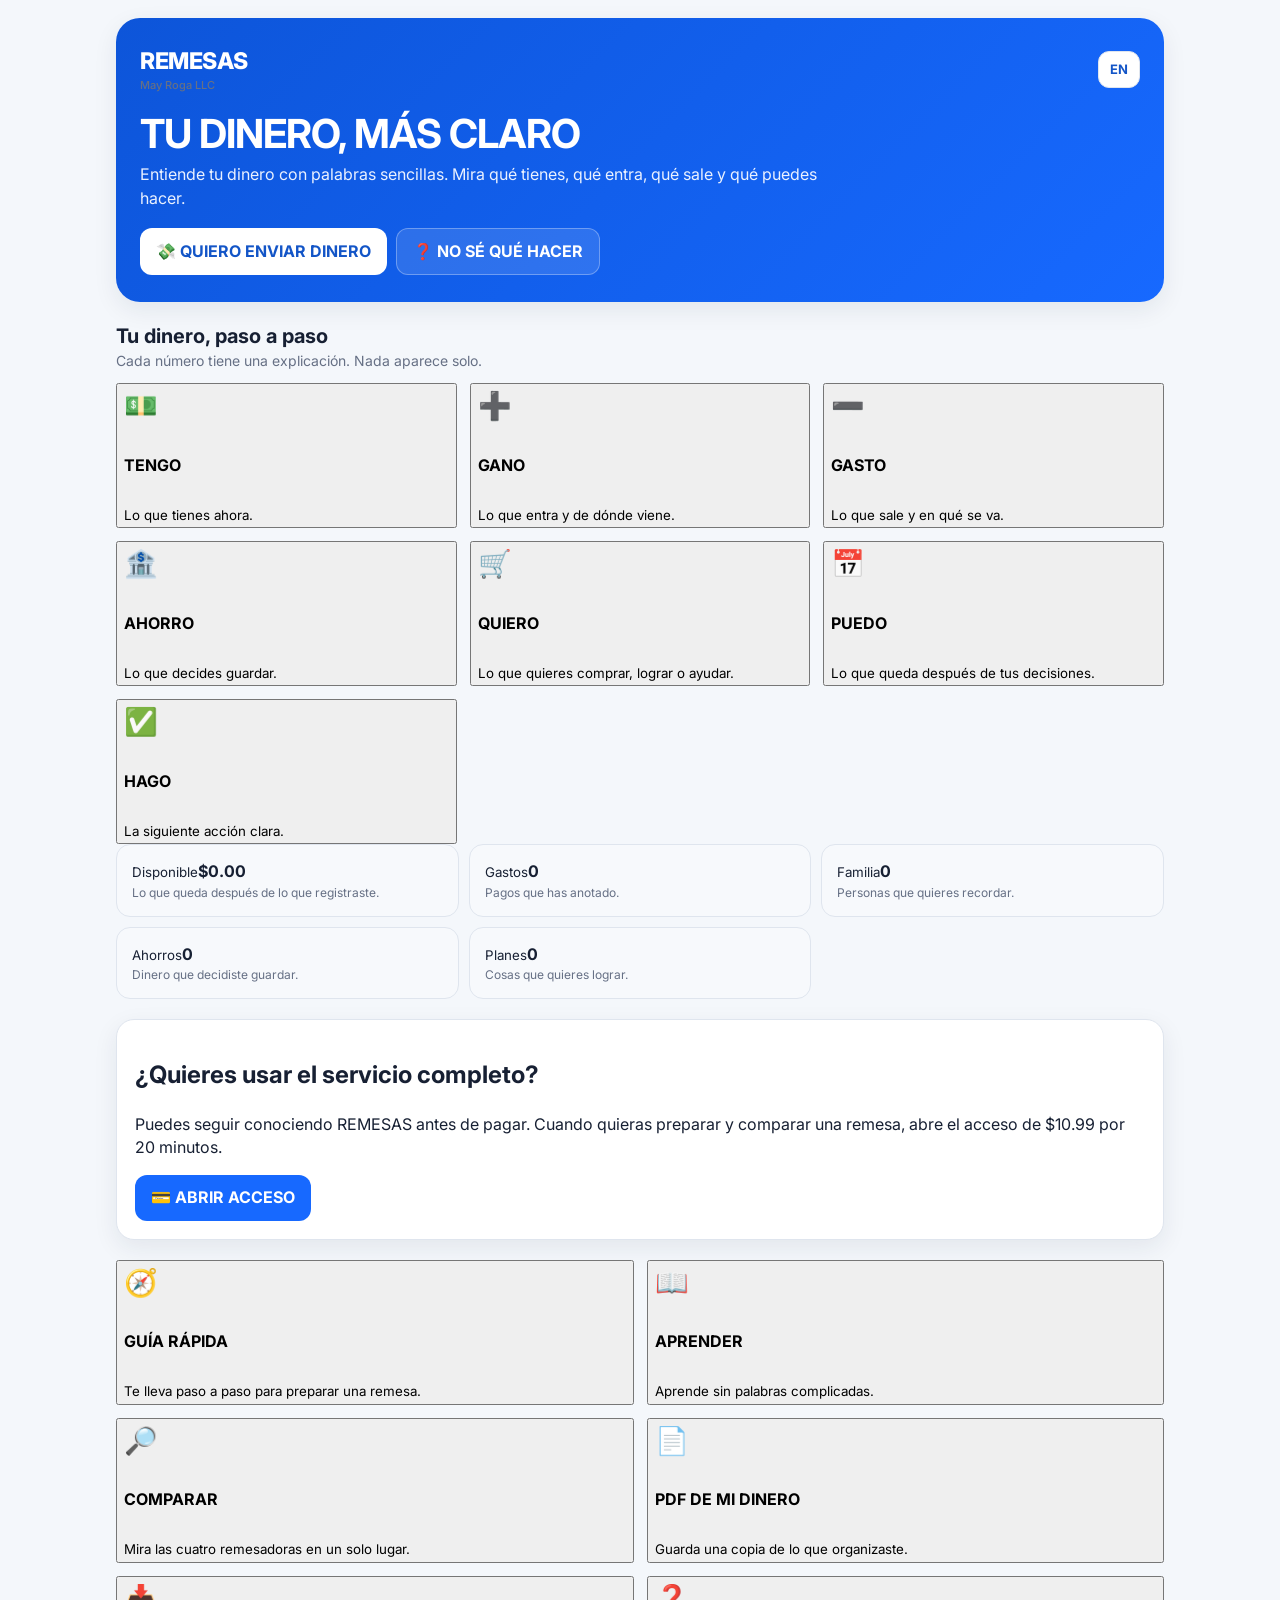
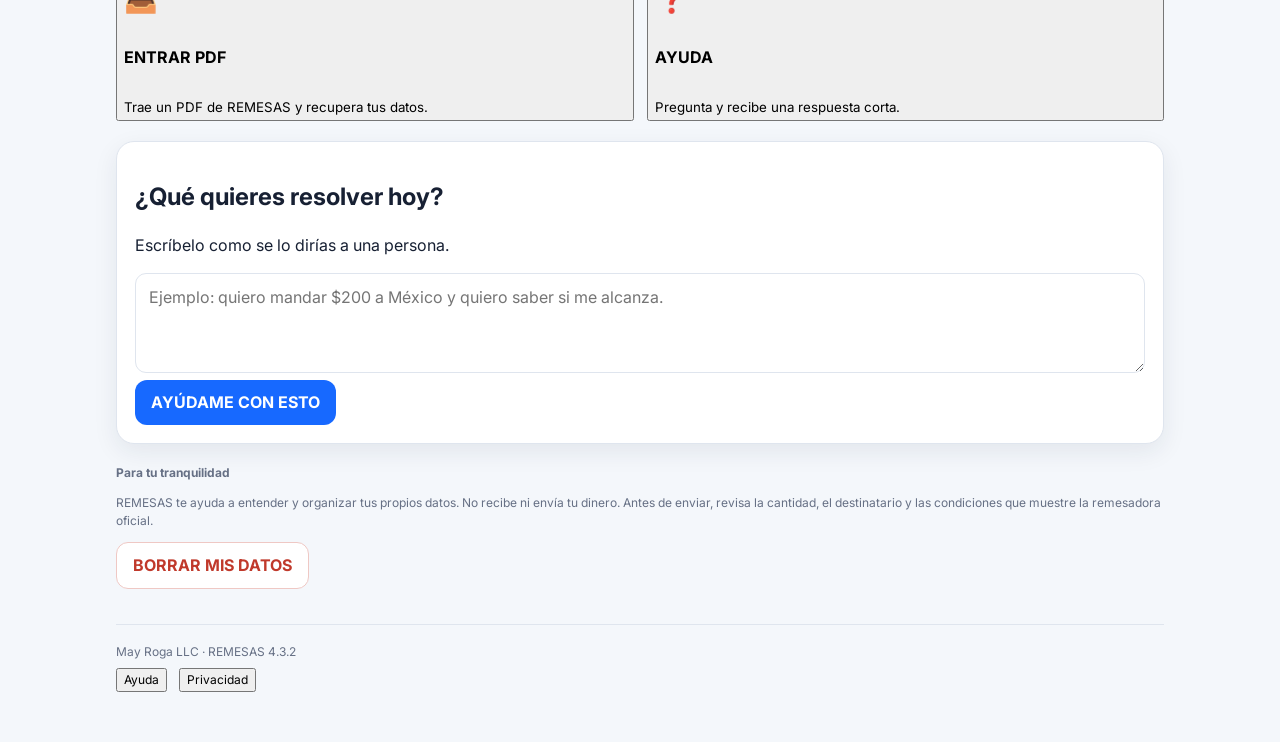
==== commit 152db753: "Update theme color and add author meta tag" ====
--- a/static/index.html
+++ b/static/index.html
@@ -3,10 +3,11 @@
 <head>
 <meta charset="UTF-8">
 <meta name="viewport" content="width=device-width,initial-scale=1,maximum-scale=1,user-scalable=no">
-<meta name="theme-color" content="#0b1220">
+<meta name="theme-color" content="#0d55d9">
 <meta name="description" content="REMESAS — ayuda sencilla para organizar tu dinero, preparar remesas y revisar opciones oficiales.">
 <meta name="robots" content="index,follow">
 <meta name="application-name" content="REMESAS">
+<meta name="author" content="May Roga LLC">
 <title>REMESAS | May Roga LLC</title>
 <link rel="preconnect" href="https://fonts.googleapis.com">
 <link rel="preconnect" href="https://fonts.gstatic.com" crossorigin>
@@ -16,7 +17,7 @@
 <body>
 <div id="app" aria-live="polite">
 <div class="initial-loader">
-<div class="loader large"></div>
+<div class="loader large" aria-hidden="true"></div>
 <strong>REMESAS</strong>
 <p>Cargando...</p>
 </div>
--- a/static/style.css
+++ b/static/style.css
@@ -1,131 +1,111 @@
-:root{--bg:#f4f7fb;--card:#fff;--text:#172033;--muted:#667085;--primary:#1769e0;--primary-dark:#0b3d91;--success:#16794c;--warning:#9a6700;--danger:#b42318;--border:#dfe5ee;--soft:#eef5ff;--soft-green:#edf9f3;--soft-yellow:#fff8e6;--shadow:0 8px 28px rgba(15,35,70,.08);--radius:16px}
+:root{--bg:#f4f7fb;--card:#fff;--text:#172033;--muted:#667085;--primary:#1769ff;--primary2:#0d55d9;--border:#dfe5ee;--soft:#eef4ff;--success:#16834b;--warning:#a76500;--danger:#c0392b;--shadow:0 8px 25px rgba(20,35,60,.08);--radius:18px}
 *{box-sizing:border-box}
 html{scroll-behavior:smooth}
-body{margin:0;background:var(--bg);color:var(--text);font-family:Inter,system-ui,-apple-system,BlinkMacSystemFont,"Segoe UI",sans-serif;font-size:16px;line-height:1.5}
+body{margin:0;background:var(--bg);color:var(--text);font-family:Inter,Arial,sans-serif;font-size:16px;line-height:1.45}
 button,input,select,textarea{font:inherit}
 button{cursor:pointer}
-#app{min-height:100vh;max-width:1180px;margin:0 auto;padding:0 18px 30px}
-.topbar{position:sticky;top:0;z-index:20;display:flex;align-items:center;justify-content:center;min-height:58px;background:rgba(255,255,255,.96);border-bottom:1px solid var(--border);backdrop-filter:blur(12px);padding:8px 0}
-.topbar strong{font-size:18px;letter-spacing:.4px}
-.icon-btn,.icon-button,.lang-btn,.lang-button{position:absolute;border:1px solid var(--border);background:#fff;color:var(--text);border-radius:10px;min-width:42px;min-height:38px;font-weight:700}
-.icon-btn,.icon-button{left:0}
-.lang-btn,.lang-button{right:0}
-.hero{margin:22px 0 16px;padding:34px 28px;border-radius:24px;background:linear-gradient(135deg,#0b3d91,#1769e0);color:#fff;box-shadow:var(--shadow)}
-.hero-top{display:flex;align-items:center;justify-content:space-between;position:relative;min-height:38px}
-.hero-top .lang-button{position:static;background:rgba(255,255,255,.12);border-color:rgba(255,255,255,.35);color:#fff}
-.hero .brand{font-size:14px;font-weight:800;letter-spacing:1.5px;opacity:.9}
-.hero .company{font-size:14px;opacity:.8;margin-top:2px}
-.hero h1{font-size:clamp(28px,5vw,46px);line-height:1.08;margin:18px 0 8px}
-.hero p{margin:7px 0;font-size:20px;font-weight:600}
-.hero .small{font-size:15px;font-weight:400;max-width:720px;opacity:.92}
-.home,.page{width:100%}
-.notice,.privacy,.privacy-box{background:var(--soft);border:1px solid #d5e5ff;border-radius:var(--radius);padding:18px 20px;margin:14px 0}
-.notice p,.privacy-box p,.privacy span{margin:7px 0 0;color:var(--muted)}
-.quick-grid,.home-grid{display:grid;grid-template-columns:repeat(4,1fr);gap:14px;margin:18px 0}
-.home-card{display:flex;flex-direction:column;align-items:flex-start;text-align:left;gap:6px;min-height:185px;padding:20px;border:1px solid var(--border);background:var(--card);border-radius:var(--radius);box-shadow:var(--shadow);color:var(--text);transition:transform .15s ease,box-shadow .15s ease,border-color .15s ease}
-.home-card:hover{transform:translateY(-2px);border-color:#b9cbea;box-shadow:0 12px 30px rgba(15,35,70,.11)}
-.home-card .card-icon,.home-card span{font-size:31px;line-height:1;margin-bottom:6px}
-.home-card strong{font-size:17px}
-.home-card small{font-size:13px;color:var(--muted);line-height:1.45}
-.card{background:var(--card);border:1px solid var(--border);border-radius:var(--radius);box-shadow:var(--shadow);padding:22px;margin:16px 0}
-.card h1,.card h2,.card h3{margin-top:0;line-height:1.2}
-.card h1{font-size:27px}
-.card h2{font-size:20px}
-.small{font-size:13px;color:var(--muted)}
-label{display:block;font-weight:700;margin:15px 0 6px}
-input,select,textarea{width:100%;border:1px solid #cbd5e1;background:#fff;color:var(--text);border-radius:11px;padding:12px 13px;outline:none;transition:border-color .15s,box-shadow .15s}
-input:focus,select:focus,textarea:focus{border-color:var(--primary);box-shadow:0 0 0 3px rgba(23,105,224,.1)}
-textarea{min-height:110px;resize:vertical}
-.primary,.secondary,.btn{border-radius:11px;padding:12px 18px;font-weight:700;margin:14px 8px 0 0;min-height:44px}
-.primary,.btn.primary{border:0;background:var(--primary);color:#fff}
-.primary:hover,.btn.primary:hover{background:var(--primary-dark)}
-.secondary,.btn.secondary{background:#fff;color:var(--primary-dark);border:1px solid #b9cbea}
-.secondary:hover,.btn.secondary:hover{background:var(--soft)}
-.danger-button,.danger-outline{background:#fff;color:var(--danger);border:1px solid #efb6b1;border-radius:8px}
-.danger-outline{padding:12px 18px;font-weight:700}
-.status{border-radius:10px;padding:10px 13px;margin:12px 0;font-size:14px}
-.status.ok,.status.success{background:var(--soft-green);color:var(--success);border:1px solid #c6ead8}
-.status.warning{background:var(--soft-yellow);color:var(--warning);border:1px solid #f0dda5}
-.status.error{background:#fff0ef;color:var(--danger);border:1px solid #f2c1bd}
-.warning-card{border-left:4px solid var(--warning)}
-.warning-card ul{margin:8px 0 0;padding-left:22px}
-.provider-list{display:grid;grid-template-columns:repeat(2,1fr);gap:16px;margin:16px 0}
-.provider-card{background:var(--card);border:1px solid var(--border);border-radius:var(--radius);box-shadow:var(--shadow);padding:20px}
-.provider-head{display:flex;align-items:flex-start;justify-content:space-between;gap:14px}
-.provider-head h2,.provider-head h3{margin:0;font-size:21px}
-.provider-head p{margin:3px 0;color:var(--muted);font-size:13px}
-.provider-head .status{white-space:nowrap;margin:0}
-.metric-grid{display:grid;grid-template-columns:repeat(4,1fr);gap:10px;margin:16px 0}
-.metric-grid>div,.metric{border:1px solid var(--border);background:#fafcff;border-radius:12px;padding:13px}
-.metric span,.metric-grid small,.review-grid span{display:block;color:var(--muted);font-size:12px;margin-bottom:4px}
-.metric strong,.metric-grid strong{display:block;font-size:18px;word-break:break-word}
-.review-grid{display:grid;grid-template-columns:repeat(4,1fr);gap:10px;margin:18px 0}
-.review-grid>div{border:1px solid var(--border);border-radius:12px;padding:14px;background:#fafcff}
-.review-grid strong{display:block}
-.summary{display:flex;justify-content:space-between;align-items:center;gap:15px;background:#fafcff;border:1px solid var(--border);border-radius:12px;padding:14px;margin:16px 0}
-.summary strong{font-size:18px}
-.summary span{font-weight:800;color:var(--primary-dark)}
-.difference{border-top:1px solid var(--border);padding:12px 0}
-.difference>div{display:flex;justify-content:space-between;gap:15px;padding:7px 0}
-.difference small{color:var(--muted);text-align:right}
-.check-list,.checks{margin:16px 0}
-.check-row,.check{display:flex;gap:12px;align-items:flex-start;border-bottom:1px solid var(--border);padding:13px 0}
-.check-row>span,.check>strong{display:flex;align-items:center;justify-content:center;width:26px;height:26px;border-radius:50%;font-weight:800;flex:0 0 26px}
-.check-row.ok>span,.check.ok>strong{background:var(--soft-green);color:var(--success)}
-.check-row.review>span,.check.bad>strong{background:var(--soft-yellow);color:var(--warning)}
-.check-row strong,.check-row small{display:block}
-.check-row small{color:var(--muted);margin-top:2px}
-.check>span{display:block}
-.check.ok>span{color:var(--success)}
-.check.bad>span{color:var(--warning)}
-details{border:1px solid var(--border);border-radius:11px;background:#fff;margin:10px 0;padding:13px 15px}
-summary{font-weight:700;cursor:pointer}
-details p{color:var(--muted);margin-bottom:2px}
-.money-summary{background:var(--soft-green);border:1px solid #c6ead8;border-radius:15px;padding:20px;text-align:center;margin:15px 0}
-.money-summary span{display:block;color:var(--success);font-size:13px;font-weight:700}
-.money-summary strong{display:block;color:var(--success);font-size:34px;line-height:1.2;margin-top:5px}
-.money-summary.negative{background:#fff0ef;border-color:#efc0bb}
-.money-summary.negative span,.money-summary.negative strong{color:var(--danger)}
-.expense-row,.family-row{display:flex;align-items:center;gap:12px;border-top:1px solid var(--border);padding:13px 0}
-.expense-row>div,.family-row>div{flex:1;min-width:0}
-.expense-row strong,.expense-row small,.family-row strong,.family-row small{display:block}
-.expense-row small,.family-row small{color:var(--muted);font-size:13px}
-.expense-row button,.family-row button{border:1px solid var(--border);background:#fff;color:var(--danger);border-radius:8px;width:34px;height:34px;font-weight:800}
-.help-list{display:grid;gap:10px;margin:16px 0}
-.help-item{width:100%;text-align:left;border:1px solid var(--border);background:#fff;color:var(--text);border-radius:11px;padding:14px 16px}
-.help-item:hover{border-color:#b9cbea;background:var(--soft)}
-.error-box{position:fixed;z-index:100;left:50%;bottom:20px;transform:translateX(-50%);width:min(92vw,620px);background:#fff0ef;color:var(--danger);border:1px solid #e3aaa5;box-shadow:0 12px 30px rgba(0,0,0,.15);border-radius:12px;padding:13px 45px 13px 15px;font-weight:600}
-.error-box span{display:block;margin-top:3px}
-.error-box button{position:absolute;right:9px;top:8px;border:0;background:transparent;color:var(--danger);font-size:20px}
-.loader{width:30px;height:30px;border:3px solid #dce7f5;border-top-color:var(--primary);border-radius:50%;animation:spin .8s linear infinite;margin:auto}
+button:focus-visible,a:focus-visible,input:focus-visible,select:focus-visible,textarea:focus-visible{outline:3px solid rgba(23,105,255,.25);outline-offset:2px}
+a{color:var(--primary);text-decoration:none}
+a:hover{text-decoration:underline}
+#app{min-height:100vh}
+.initial-loader{min-height:100vh;display:flex;flex-direction:column;align-items:center;justify-content:center;gap:10px;color:var(--muted)}
+.initial-loader strong{font-size:28px;color:var(--text)}
+.loader{border:3px solid #dce5f2;border-top-color:var(--primary);border-radius:50%;animation:spin .8s linear infinite}
 .loader.large{width:42px;height:42px}
-.initial-loader{min-height:100vh;display:flex;flex-direction:column;align-items:center;justify-content:center;gap:10px;color:var(--muted)}
-.initial-loader strong{color:var(--text);font-size:20px}
-.initial-loader p{margin:0}
 @keyframes spin{to{transform:rotate(360deg)}}
-footer{text-align:center;color:var(--muted);font-size:12px;padding:24px 5px}
-@media(max-width:900px){
-.quick-grid,.home-grid{grid-template-columns:repeat(2,1fr)}
-.provider-list{grid-template-columns:1fr}
-.metric-grid,.review-grid{grid-template-columns:repeat(2,1fr)}
-}
-@media(max-width:650px){
-#app{padding:0 11px 25px}
-.hero{padding:27px 20px;border-radius:19px}
-.hero h1{font-size:31px}
-.hero p{font-size:18px}
-.home-card{min-height:165px;padding:17px}
-.card{padding:18px}
-.metric-grid,.review-grid{grid-template-columns:1fr}
-.provider-head{flex-direction:column}
-.provider-head .status{white-space:normal}
-.difference>div{display:block}
-.difference small{display:block;text-align:left;margin-top:3px}
-.summary{align-items:flex-start;flex-direction:column}
-}
-@media(max-width:390px){
-.quick-grid,.home-grid{grid-template-columns:1fr}
-.home-card{min-height:auto}
-.primary,.secondary,.btn{width:100%;margin-right:0}
-.hero h1{font-size:28px}
-}
+.app-shell{width:100%;max-width:1080px;margin:auto;padding:18px 16px 50px}
+.topbar{display:flex;align-items:center;justify-content:space-between;gap:12px;margin-bottom:18px}
+.brand{font-weight:800;font-size:23px;letter-spacing:-.5px}
+.brand small{display:block;font-size:11px;color:var(--muted);font-weight:500;letter-spacing:0}
+.top-actions{display:flex;gap:8px;align-items:center}
+.btn{border:0;border-radius:12px;padding:11px 16px;background:var(--primary);color:#fff;font-weight:700;min-height:44px;transition:.15s}
+.btn:hover{background:var(--primary2);text-decoration:none;transform:translateY(-1px)}
+.btn:disabled{opacity:.55;cursor:not-allowed;transform:none}
+.btn.secondary{background:#fff;color:var(--text);border:1px solid var(--border)}
+.btn.secondary:hover{background:#f8fafc}
+.btn.danger{background:#fff;color:var(--danger);border:1px solid #efc8c4}
+.btn.small{padding:8px 11px;min-height:36px;font-size:13px}
+.lang-btn{background:#fff;color:var(--text);border:1px solid var(--border);border-radius:11px;padding:9px 12px;font-weight:700;min-height:40px}
+.hero{background:linear-gradient(135deg,#0d55d9,#1769ff);color:#fff;border-radius:24px;padding:27px 24px;margin-bottom:18px;box-shadow:var(--shadow)}
+.hero h1{margin:0 0 8px;font-size:clamp(27px,5vw,40px);line-height:1.08;letter-spacing:-1px}
+.hero p{margin:0;max-width:720px;color:#eaf1ff}
+.hero .hero-actions{display:flex;flex-wrap:wrap;gap:9px;margin-top:18px}
+.hero .btn{background:#fff;color:#1355c7}
+.hero .btn.secondary{background:rgba(255,255,255,.12);color:#fff;border-color:rgba(255,255,255,.3)}
+.section{margin:20px 0}
+.section-title{display:flex;justify-content:space-between;align-items:center;gap:12px;margin-bottom:12px}
+.section-title h2,.section-title h3{margin:0;font-size:20px}
+.section-title p{margin:0;color:var(--muted);font-size:14px}
+.grid{display:grid;grid-template-columns:repeat(4,1fr);gap:13px}
+.grid.two{grid-template-columns:repeat(2,1fr)}
+.grid.three{grid-template-columns:repeat(3,1fr)}
+.card{background:var(--card);border:1px solid var(--border);border-radius:var(--radius);padding:18px;box-shadow:var(--shadow)}
+.action-card{display:flex;flex-direction:column;justify-content:space-between;min-height:145px;transition:.15s}
+.action-card:hover{transform:translateY(-2px);border-color:#bfd2f7}
+.action-card h3{margin:8px 0 5px;font-size:17px}
+.action-card p{margin:0;color:var(--muted);font-size:14px}
+.action-icon{font-size:27px}
+.form-card{max-width:760px;margin:0 auto}
+.form-row{display:grid;grid-template-columns:repeat(2,1fr);gap:12px}
+.field{margin-bottom:14px}
+.field label{display:block;font-weight:700;font-size:14px;margin-bottom:6px}
+.field small{display:block;color:var(--muted);margin-top:5px;font-size:12px}
+input,select,textarea{width:100%;border:1px solid var(--border);background:#fff;color:var(--text);border-radius:11px;padding:12px 13px;outline:0}
+input:focus,select:focus,textarea:focus{border-color:var(--primary);box-shadow:0 0 0 3px rgba(23,105,255,.1)}
+textarea{min-height:100px;resize:vertical}
+.check-row{display:flex;align-items:flex-start;gap:9px;margin:12px 0}
+.check-row input{width:auto;margin-top:4px}
+.check-row label{cursor:pointer}
+.choice-grid{display:grid;grid-template-columns:repeat(2,1fr);gap:9px}
+.choice{position:relative}
+.choice input{position:absolute;opacity:0;pointer-events:none}
+.choice label{display:block;border:1px solid var(--border);border-radius:12px;padding:12px;background:#fff;font-weight:600;cursor:pointer}
+.choice input:checked+label{border-color:var(--primary);background:var(--soft);color:var(--primary)}
+.actions{display:flex;flex-wrap:wrap;gap:9px;margin-top:16px}
+.result-list{display:grid;gap:12px}
+.provider-card{background:#fff;border:1px solid var(--border);border-radius:18px;padding:18px;box-shadow:var(--shadow)}
+.provider-head{display:flex;justify-content:space-between;gap:15px;align-items:flex-start}
+.provider-head h3{margin:0 0 4px;font-size:19px}
+.provider-head p{margin:0;color:var(--muted);font-size:13px}
+.provider-status{display:inline-flex;align-items:center;border-radius:999px;padding:6px 9px;background:#f2f4f7;color:var(--muted);font-size:11px;font-weight:800;white-space:nowrap}
+.provider-status.verified{background:#eaf8f0;color:var(--success)}
+.provider-data{display:grid;grid-template-columns:repeat(3,1fr);gap:9px;margin:15px 0}
+.metric{background:#f7f9fc;border-radius:12px;padding:11px;min-width:0}
+.metric span{display:block;color:var(--muted);font-size:11px;margin-bottom:3px}
+.metric strong{font-size:15px;overflow-wrap:anywhere}
+.notice{padding:13px 14px;border-radius:13px;background:#f7f9fc;border:1px solid var(--border);color:var(--muted);font-size:13px}
+.notice.info{background:#eef4ff;border-color:#cbdcff;color:#234f9d}
+.notice.success{background:#edf9f2;border-color:#c8ebd5;color:#176d42}
+.notice.warning{background:#fff8e9;border-color:#f2dfae;color:#805500}
+.notice.danger{background:#fff1ef;border-color:#f0c9c4;color:#8e2e24}
+.legal{font-size:12px;color:var(--muted);line-height:1.5}
+.assistant{display:grid;gap:10px}
+.assistant-box{background:#fff;border:1px solid var(--border);border-radius:16px;padding:15px}
+.assistant-box.user{background:var(--soft);border-color:#d6e3ff}
+.assistant-box strong{display:block;margin-bottom:4px}
+.balance-grid{display:grid;grid-template-columns:repeat(3,1fr);gap:10px}
+.balance{padding:15px;border-radius:14px;background:#f7f9fc;border:1px solid var(--border)}
+.balance span{display:block;color:var(--muted);font-size:12px}
+.balance strong{display:block;font-size:21px;margin-top:3px}
+.balance.positive strong{color:var(--success)}
+.balance.negative strong{color:var(--danger)}
+.list{margin:0;padding-left:19px}
+.list li{margin:8px 0}
+.empty{padding:25px;text-align:center;color:var(--muted);background:#fff;border:1px dashed var(--border);border-radius:16px}
+.footer{margin-top:35px;padding-top:18px;border-top:1px solid var(--border);color:var(--muted);font-size:12px}
+.footer-links{display:flex;flex-wrap:wrap;gap:12px;margin-top:8px;align-items:center}
+.privacy{display:flex;justify-content:space-between;align-items:center;gap:14px;padding:15px;background:#fff;border:1px solid var(--border);border-radius:15px}
+.modal-backdrop{position:fixed;inset:0;background:rgba(10,18,32,.52);display:flex;align-items:center;justify-content:center;padding:18px;z-index:1000}
+.modal{width:min(620px,100%);max-height:90vh;overflow:auto;background:#fff;border-radius:20px;padding:20px;box-shadow:0 20px 60px rgba(0,0,0,.2)}
+.modal-head{display:flex;justify-content:space-between;gap:12px;align-items:center;margin-bottom:16px}
+.modal-head h2{margin:0}
+.close{border:0;background:#f2f4f7;border-radius:10px;width:38px;height:38px;font-size:20px}
+.hidden{display:none!important}
+.loading{display:flex;align-items:center;gap:10px;padding:20px;justify-content:center;color:var(--muted)}
+.error{background:#fff1ef;color:#8e2e24;border:1px solid #f0c9c4;border-radius:14px;padding:14px}
+.spinner{width:20px;height:20px;border:2px solid #dbe4f0;border-top-color:var(--primary);border-radius:50%;animation:spin .7s linear infinite;flex:0 0 auto}
+.toast{position:fixed;left:50%;bottom:20px;transform:translateX(-50%);background:#172033;color:#fff;padding:11px 16px;border-radius:12px;box-shadow:var(--shadow);z-index:2000;font-size:13px;max-width:90%;text-align:center}
+.noscript{max-width:600px;margin:40px auto;padding:25px;background:#fff;border:1px solid var(--border);border-radius:18px;text-align:center}
+@media(max-width:850px){.grid{grid-template-columns:repeat(2,1fr)}.grid.three{grid-template-columns:repeat(2,1fr)}}
+@media(max-width:600px){body{font-size:15px}.app-shell{padding:12px 11px 35px}.topbar{margin-bottom:12px}.brand{font-size:20px}.hero{padding:22px 18px;border-radius:20px}.hero h1{font-size:30px}.grid,.grid.two,.grid.three,.form-row,.choice-grid{grid-template-columns:1fr}.card{padding:15px}.provider-data,.balance-grid{grid-template-columns:1fr}.provider-head{flex-direction:column}.provider-status{align-self:flex-start}.privacy{align-items:flex-start;flex-direction:column}.actions .btn{width:100%}.top-actions .btn{width:auto}.top-actions{gap:5px}.lang-btn{padding:8px 10px}.footer-links{gap:8px}.footer-links .btn,.footer-links .lang-btn{width:auto}}
+@media(prefers-reduced-motion:reduce){html{scroll-behavior:auto}.btn,.action-card{transition:none}.loader,.spinner{animation:none}}
